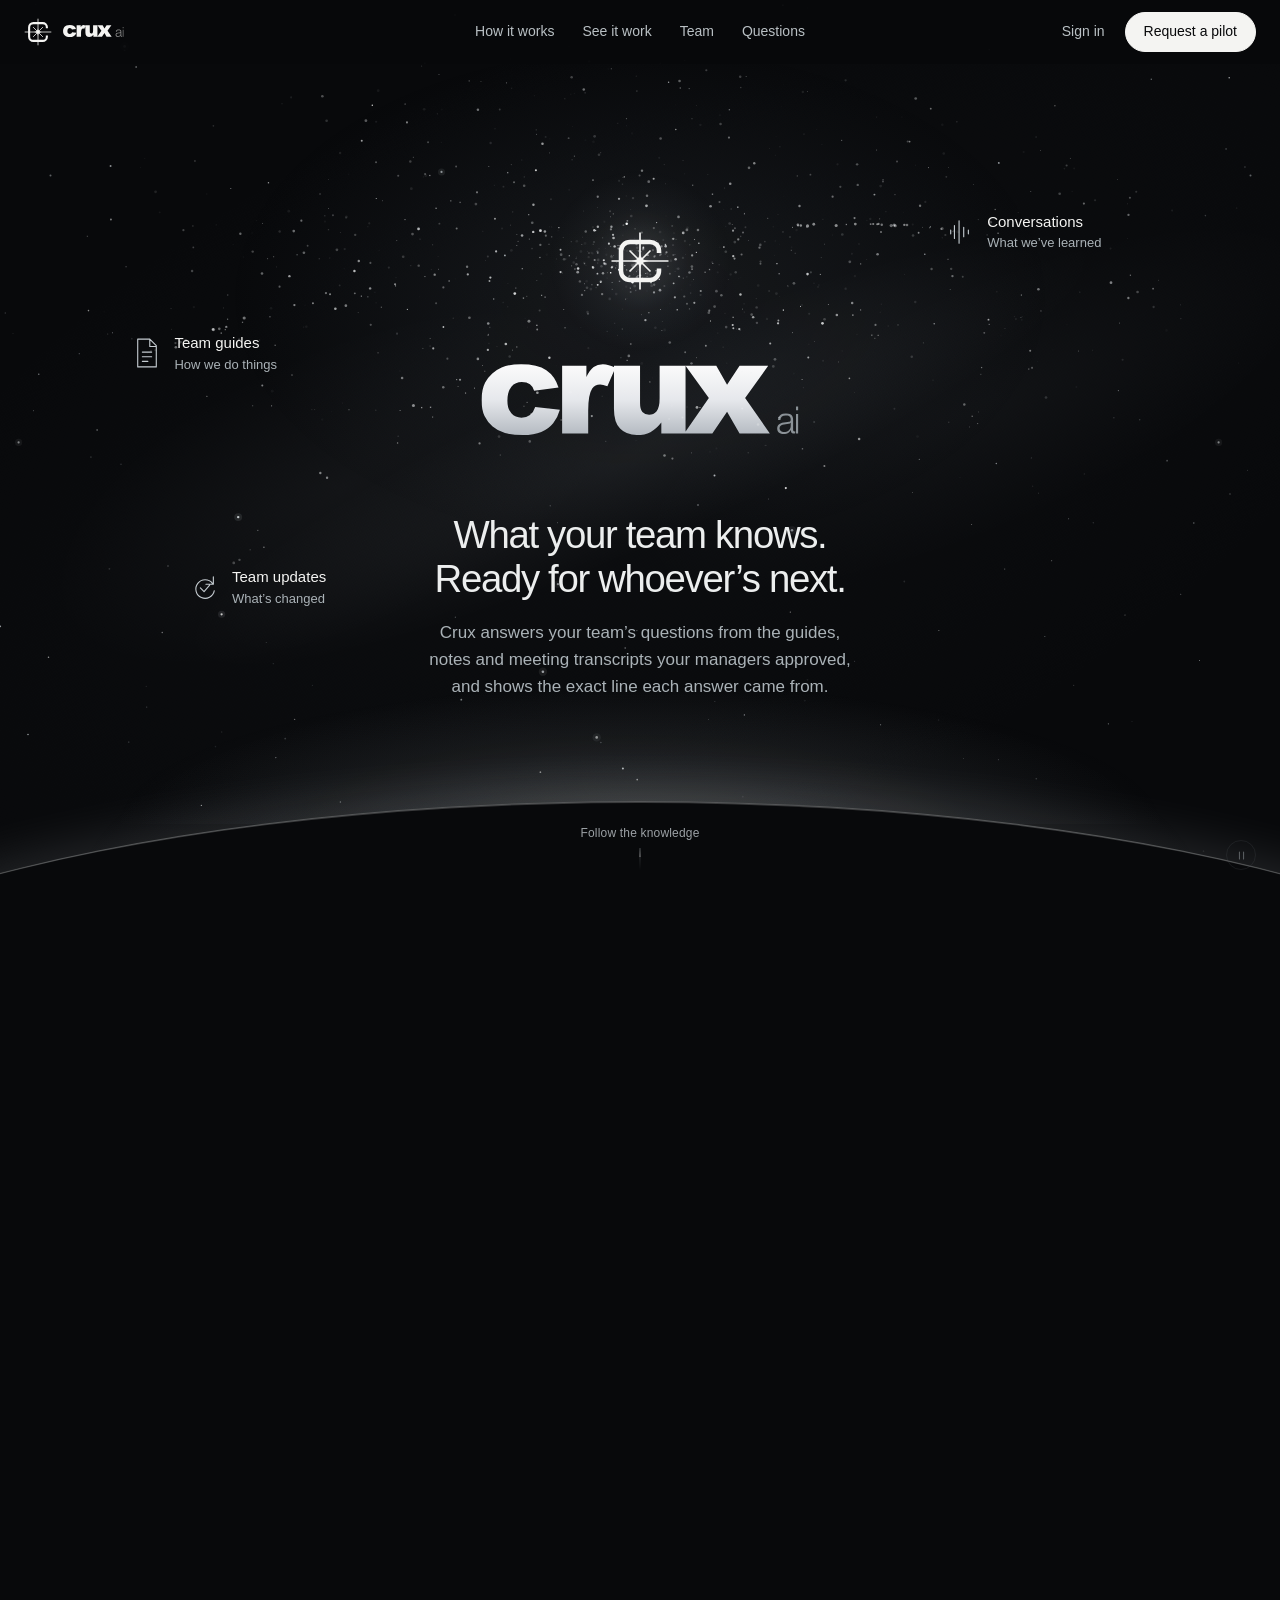
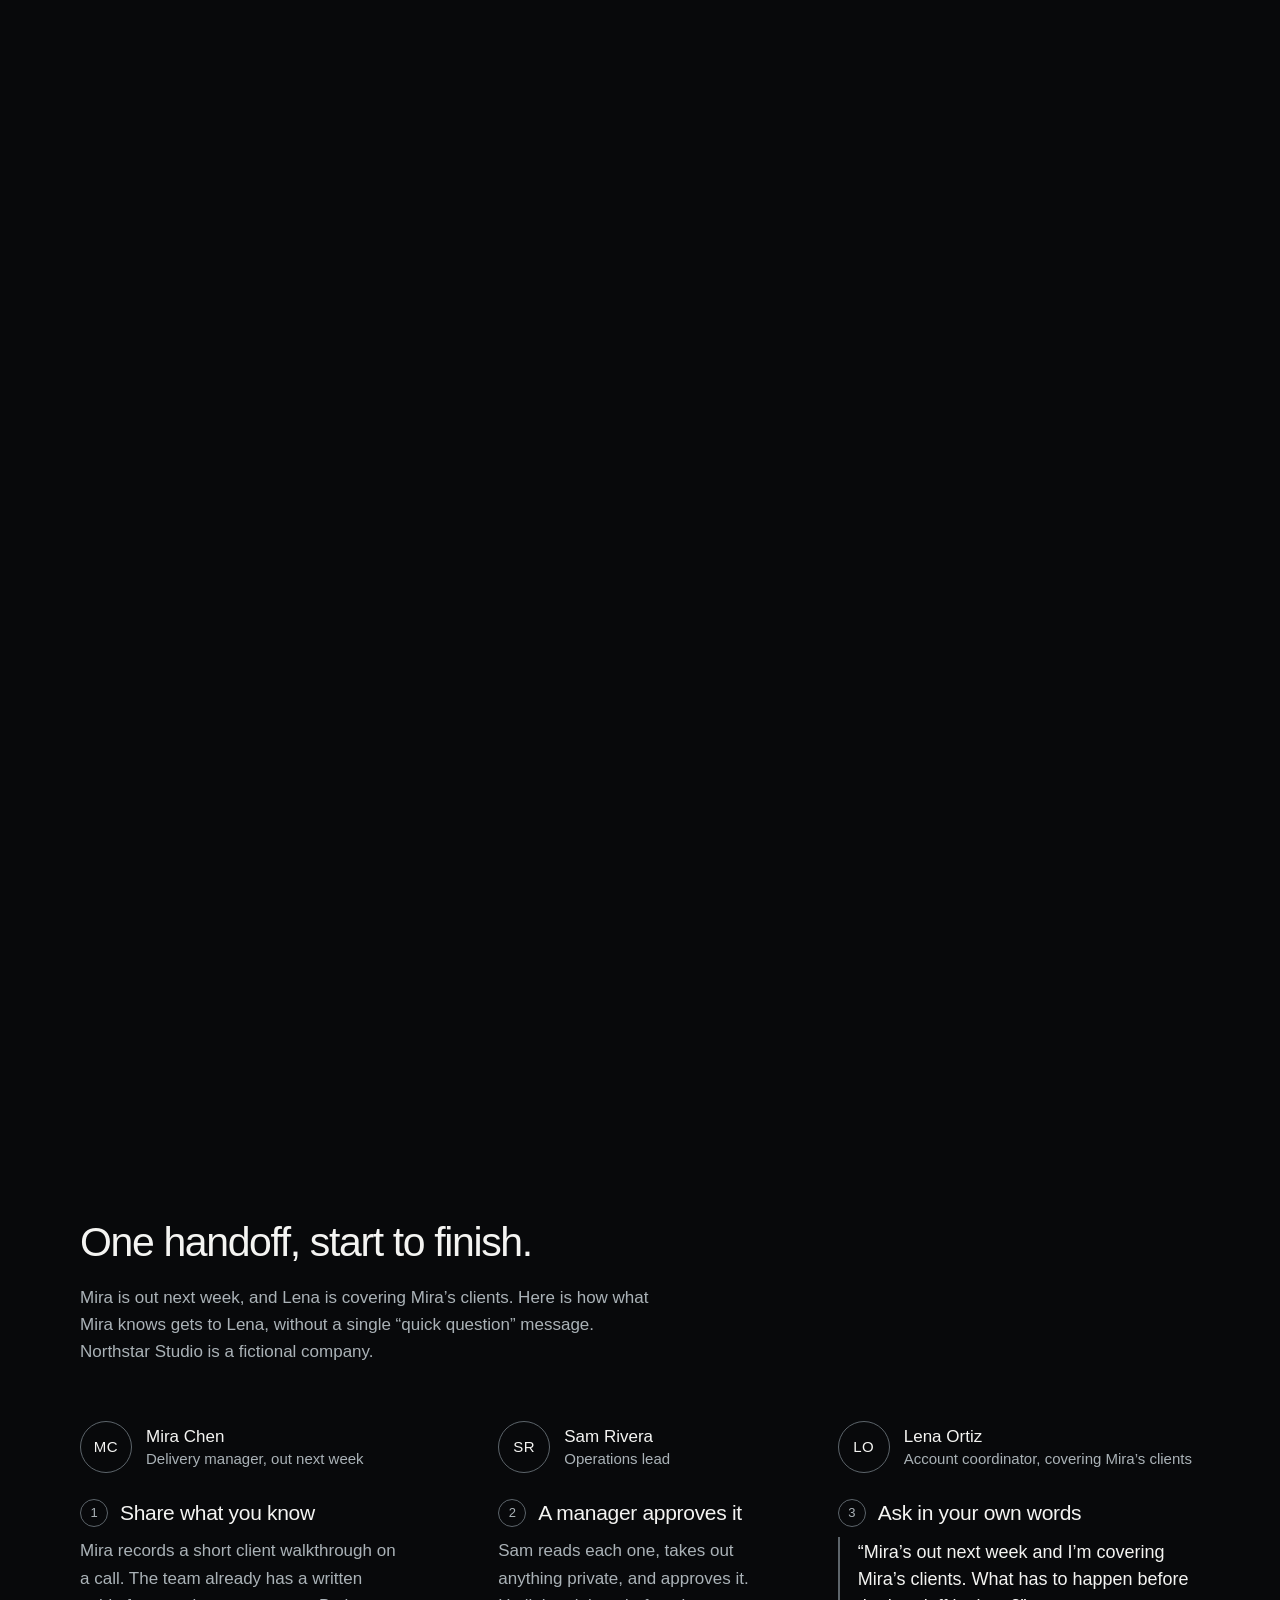
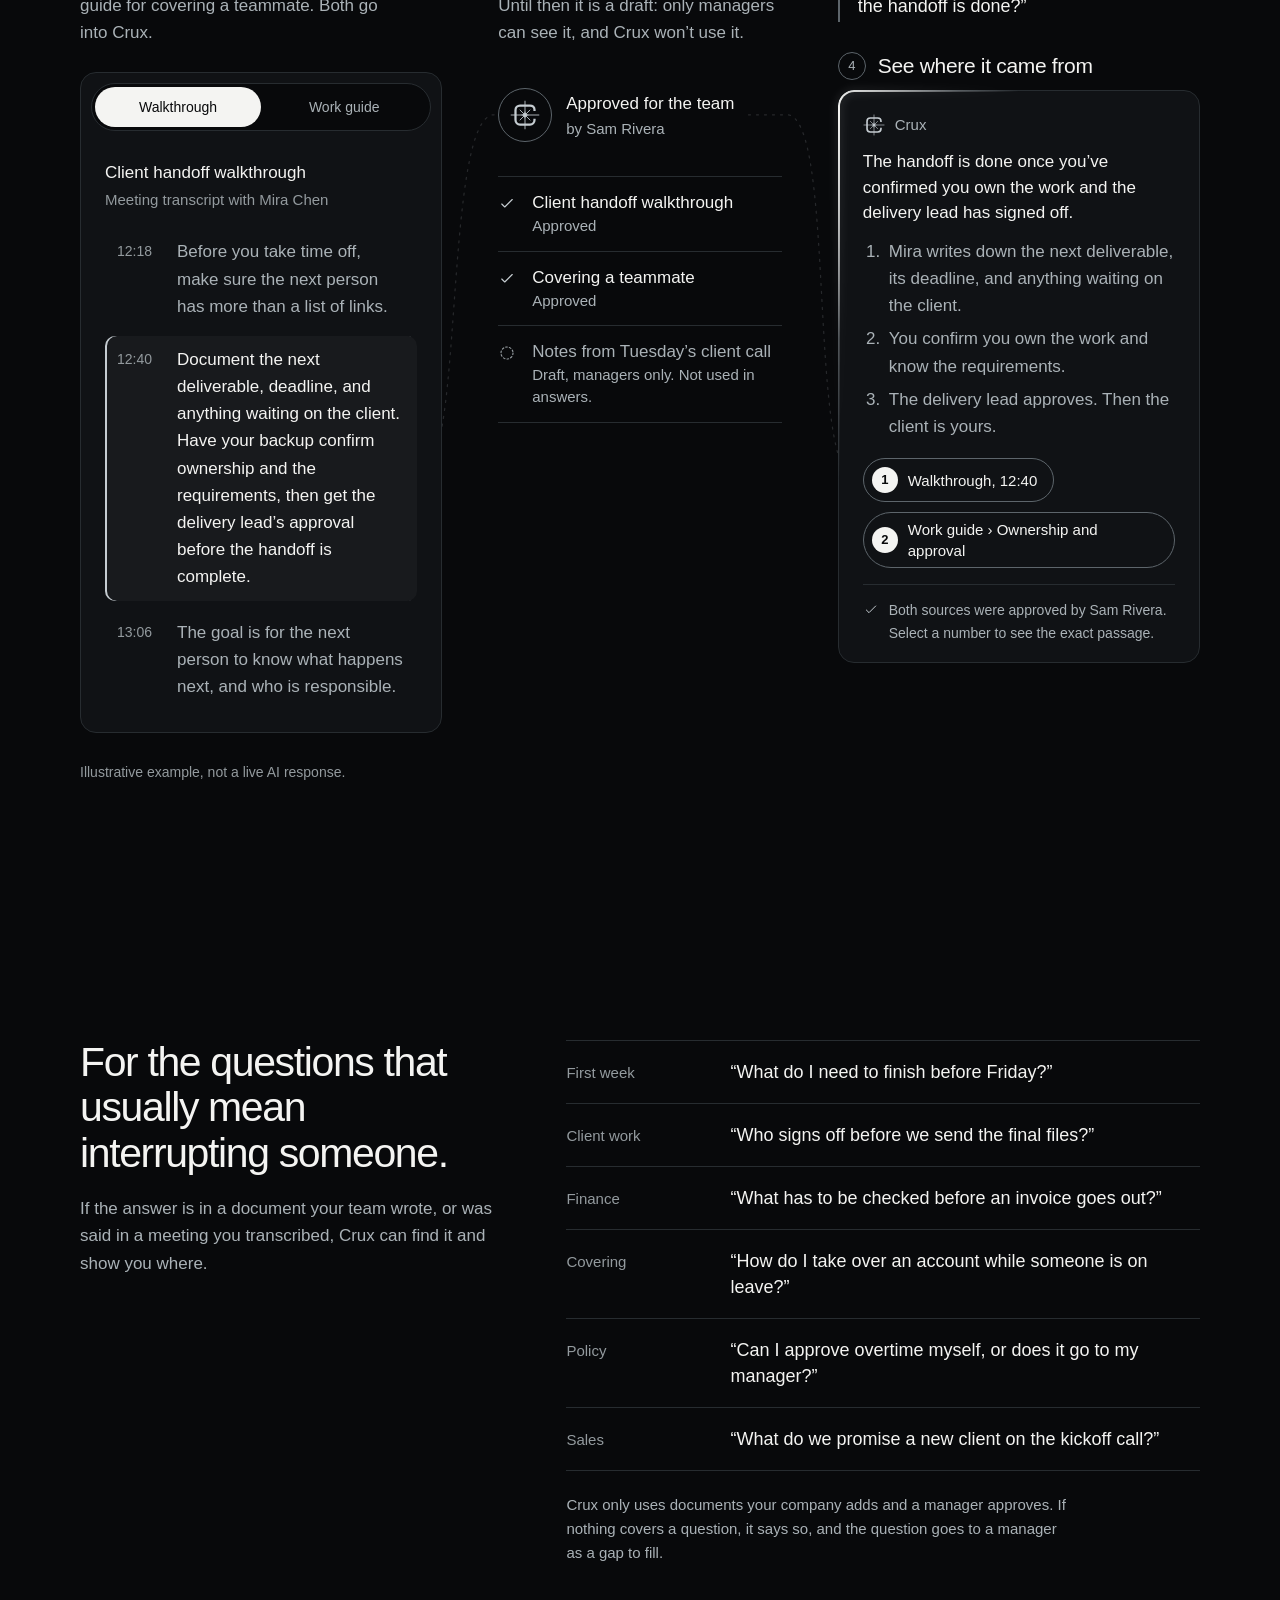
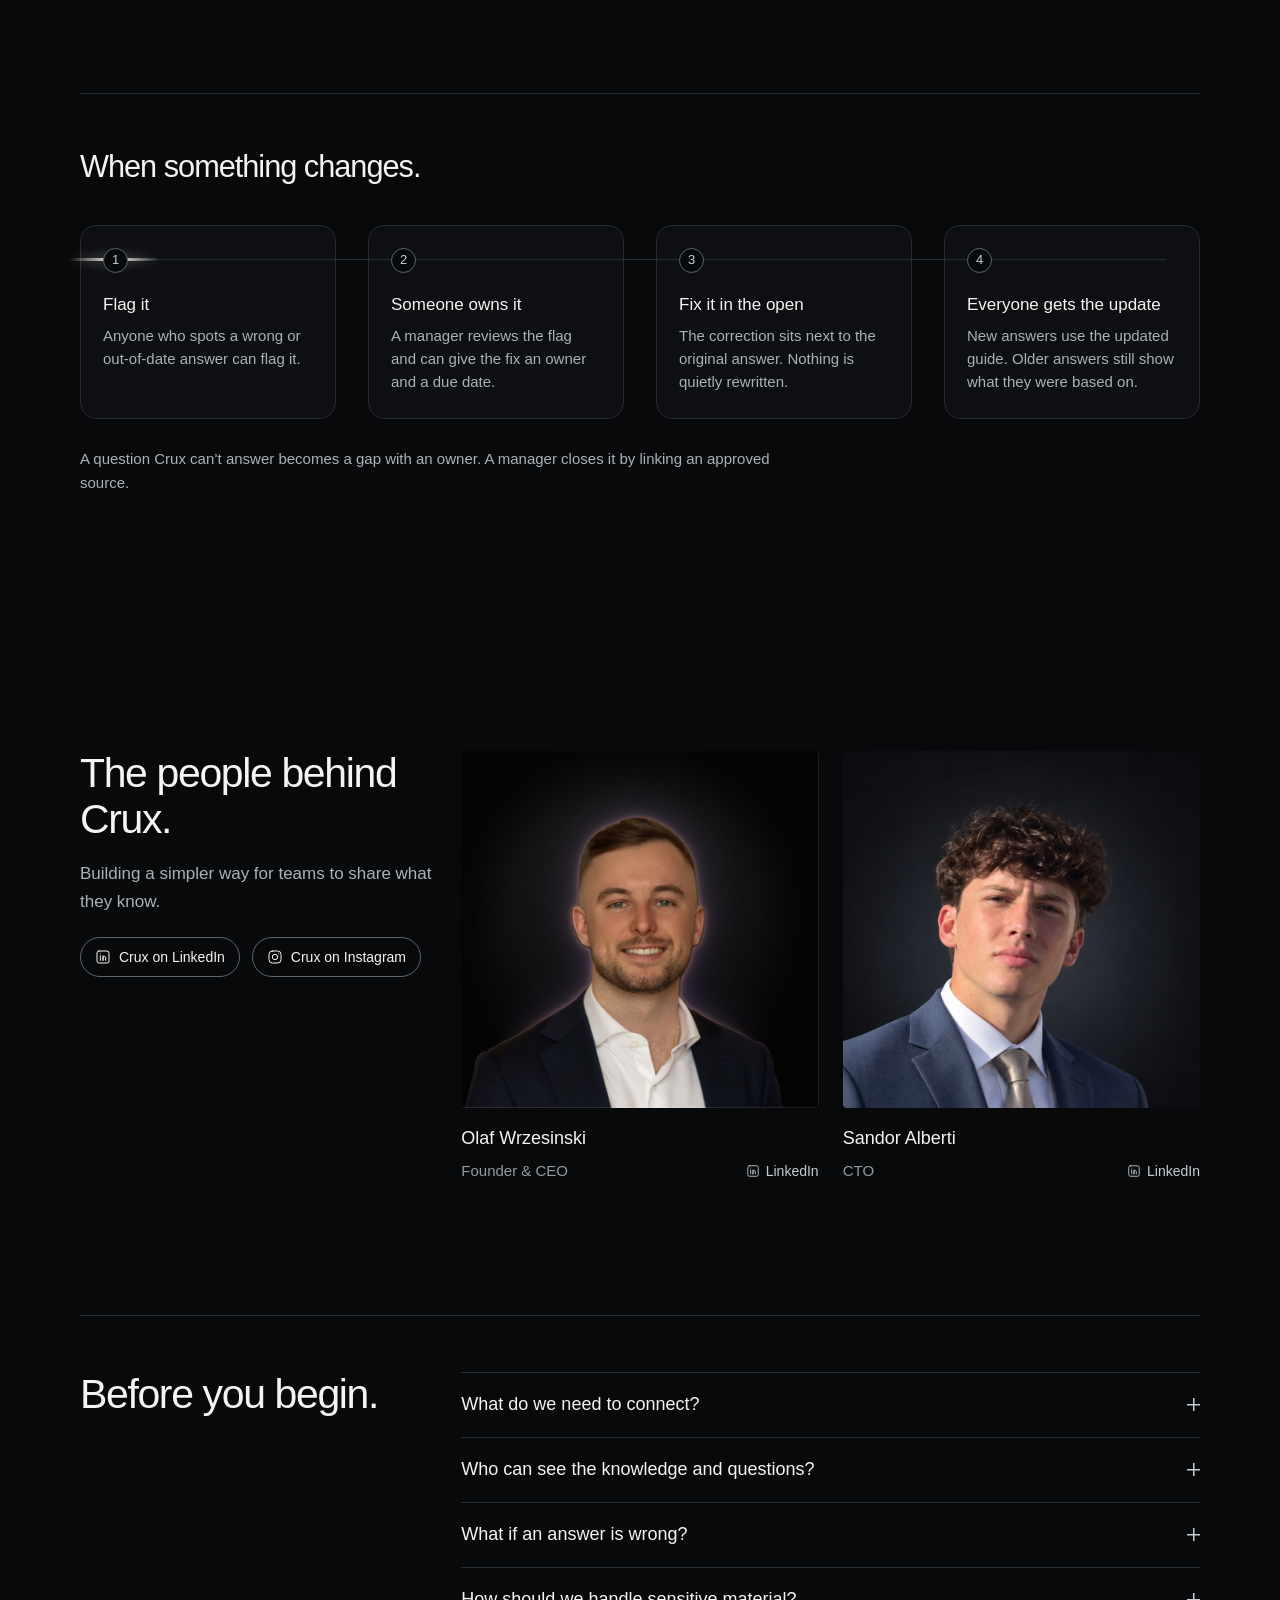
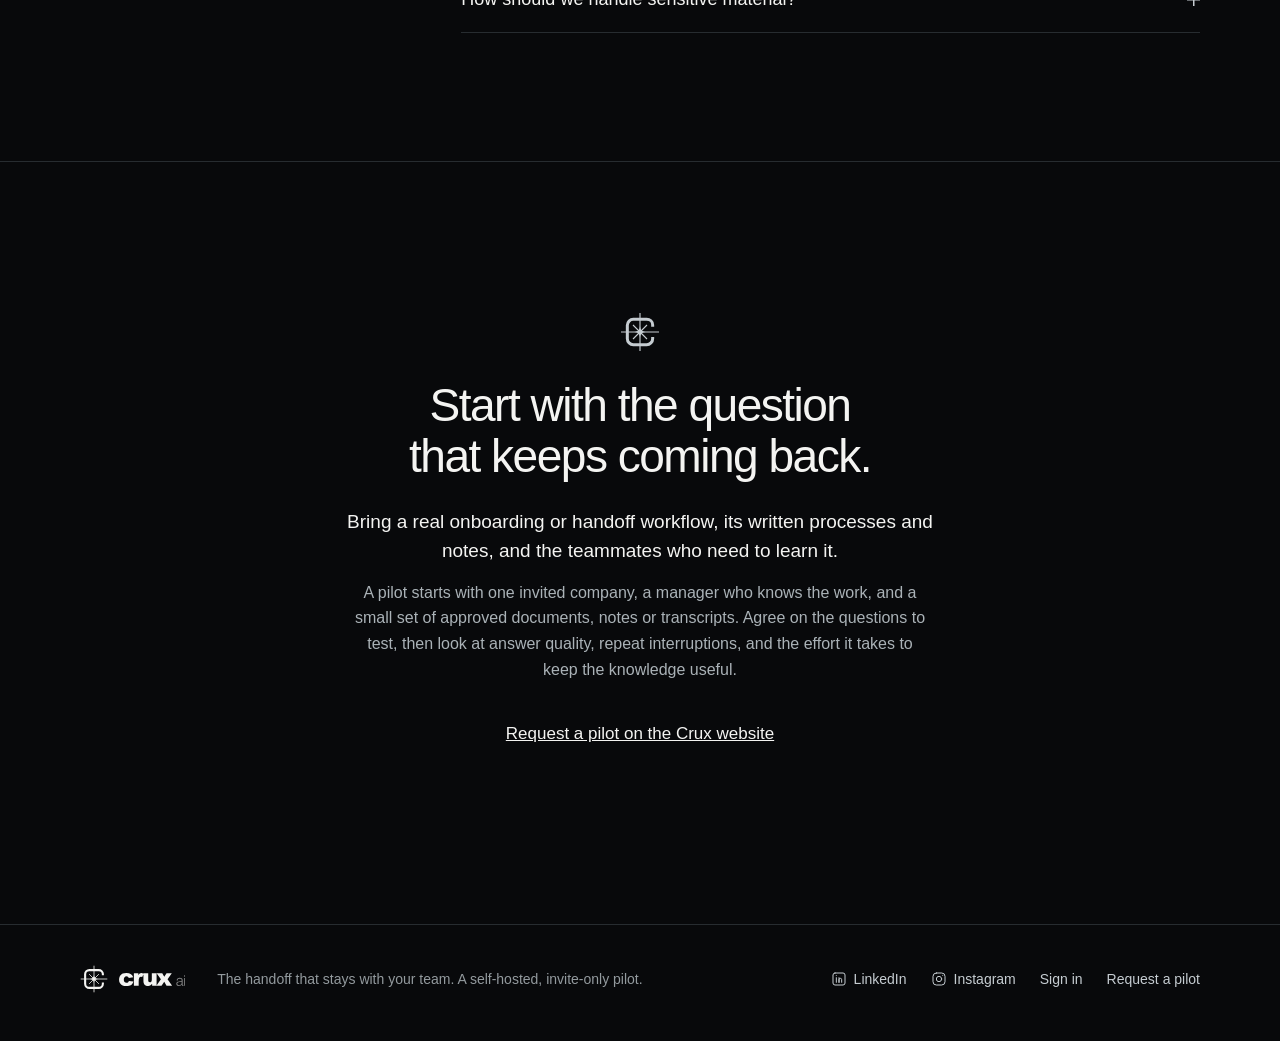
==== previews/crux/index.html @ 3ad9764f "Turn project showcase into revolving animated previews" ====
<!doctype html>
<html lang="en" class="no-js">
<head>
<meta name="robots" content="noindex">
  <meta charset="utf-8">
  <meta name="viewport" content="width=device-width, initial-scale=1">
  <meta name="theme-color" content="#08090b">
  <meta name="description" content="Crux answers from the guides, notes and meeting transcripts a manager has approved, and shows the passage each answer came from. A self-hosted, invite-only pilot.">
  <meta property="og:type" content="website">
  <meta property="og:site_name" content="Crux AI">
  <meta property="og:title" content="Crux AI · Knowledge that stays with your team">
  <meta property="og:description" content="Turn your team's guides, notes and conversations into answers everyone can trust.">
  <meta property="og:url" content="https://app.getcruxai.com/">
  <meta property="og:image" content="https://app.getcruxai.com/crux-share-v1.png">
  <meta property="og:image:type" content="image/png">
  <meta property="og:image:width" content="1200">
  <meta property="og:image:height" content="630">
  <meta property="og:image:alt" content="The Crux AI star logo and wordmark on a dark background">
  <meta name="twitter:card" content="summary_large_image">
  <meta name="twitter:title" content="Crux AI · Knowledge that stays with your team">
  <meta name="twitter:description" content="Turn your team's guides, notes and conversations into answers everyone can trust.">
  <meta name="twitter:image" content="https://app.getcruxai.com/crux-share-v1.png">
  <meta name="twitter:image:alt" content="The Crux AI star logo and wordmark on a dark background">
  <title>Crux AI · Knowledge that stays with your team</title>
  <link rel="icon" type="image/svg+xml" href="favicon.svg">
  <script src="motion-boot.js?v=refined-1"></script>
  <link rel="stylesheet" href="landing.css?v=refined-1">
  <link rel="stylesheet" href="sky.css?v=refined-1">
  <link rel="stylesheet" href="led.css?v=refined-1">
  <link rel="stylesheet" href="sections.css?v=refined-1">
  <link rel="stylesheet" href="team.css?v=refined-1">
  <link rel="stylesheet" href="pilot.css?v=refined-1">
  
  <script type="module" src="atmosphere.js?v=refined-1"></script>
  <script type="module" src="landing.js?v=refined-1"></script>
</head>
<body id="top">
<svg width="0" height="0" class="sr-only" aria-hidden="true" focusable="false">
  <symbol id="mark" viewBox="0 0 120 120"><path d="M98 44v-5c0-10-8-17-18-17H40c-10 0-18 8-18 18v40c0 10 8 18 18 18h40c10 0 18-8 18-18v-5" fill="none" stroke="currentColor" stroke-width="9"/><path d="M60 3v114M3 60h114M39 39l42 42m0-42L39 81" fill="none" stroke="currentColor" stroke-width="3.4"/><path d="M60 43c2 12 5 15 17 17-12 2-15 5-17 17-2-12-5-15-17-17 12-2 15-5 17-17Z" fill="currentColor"/></symbol>
  <!-- Small lockup: "crux" outlined from Arial Black at -0.075em, "ai" from Helvetica Neue Light at 0.62em (header, footer). -->
  <symbol id="lockup" viewBox="34.1 -532.3 2759.2 546.5"><path d="M446.8 -202.6 635.7 -181.2Q620.1 -122.1 584.5 -78.9Q548.8 -35.6 493.4 -11.7Q438 12.2 352.5 12.2Q270 12.2 215.1 -3.2Q160.2 -18.6 120.6 -53Q81.1 -87.4 58.6 -133.8Q36.1 -180.2 36.1 -256.8Q36.1 -336.9 63.5 -390.1Q83.5 -429.2 118.2 -460.2Q152.8 -491.2 189.5 -506.3Q247.6 -530.3 338.4 -530.3Q465.3 -530.3 532 -484.9Q598.6 -439.5 625.5 -352.1L438.5 -327.1Q429.7 -360.4 406.5 -377.2Q383.3 -394 344.2 -394Q294.9 -394 264.4 -358.6Q233.9 -323.2 233.9 -251.5Q233.9 -187.5 264.2 -154.3Q294.4 -121.1 341.3 -121.1Q380.4 -121.1 407 -141.1Q433.6 -161.1 446.8 -202.6ZM654 -518.6H840V-433.6Q866.9 -488.8 895.5 -509.5Q924 -530.3 966 -530.3Q1010 -530.3 1062.2 -502.9L1000.7 -361.3Q965.5 -376 945 -376Q906 -376 884.5 -343.8Q853.7 -298.3 853.7 -173.8V0H654ZM1600.5 0H1414.9V-84Q1373.4 -32.2 1331.2 -10.3Q1289 11.7 1227.4 11.7Q1145.4 11.7 1098.8 -37.4Q1052.1 -86.4 1052.1 -188.5V-518.6H1251.9V-233.4Q1251.9 -184.6 1269.9 -164.1Q1288 -143.6 1320.7 -143.6Q1356.3 -143.6 1379.1 -170.9Q1401.8 -198.2 1401.8 -269V-518.6H1600.5ZM1601.2 -518.6H1837L1919.5 -374L2015.2 -518.6H2234.5L2057.7 -271.5L2247.2 0H2015.2L1919.5 -167L1806.7 0H1591.4L1779.9 -271.5Z"/><path fill-opacity=".56" d="M2438.5 -222H2477.6Q2478.8 -261 2502.4 -278.7Q2525.9 -296.4 2563.1 -296.4Q2580.5 -296.4 2595.7 -293.6Q2610.9 -290.8 2622.3 -283.3Q2633.8 -275.9 2640.3 -263.2Q2646.8 -250.5 2646.8 -230.6Q2646.8 -217.6 2643.4 -209.6Q2640 -201.5 2633.8 -196.8Q2627.6 -192.2 2618.3 -190.3Q2609 -188.5 2596.6 -187.2Q2565 -183.5 2534.3 -179.5Q2503.6 -175.5 2479.1 -165.5Q2454.6 -155.6 2439.7 -136.7Q2424.9 -117.8 2424.9 -84.3Q2424.9 -60.1 2433.2 -42.5Q2441.6 -24.8 2456.2 -13.3Q2470.7 -1.9 2490.3 3.4Q2509.8 8.7 2532.1 8.7Q2555.7 8.7 2572.7 4.3Q2589.8 0 2603.1 -8.1Q2616.4 -16.1 2627.3 -28.2Q2638.1 -40.3 2648.7 -55.8H2649.9Q2649.9 -43.4 2651.5 -33.2Q2653 -22.9 2658 -15.5Q2662.9 -8.1 2671.9 -4Q2680.9 0 2695.8 0Q2703.9 0 2709.1 -0.6Q2714.4 -1.2 2721.2 -2.5V-35.3Q2715.6 -32.9 2708.8 -32.9Q2685.9 -32.9 2685.9 -56.4V-226.3Q2685.9 -258.5 2675.3 -278.7Q2664.8 -298.8 2648.1 -310Q2631.3 -321.2 2610.2 -325.2Q2589.2 -329.2 2568.1 -329.2Q2540.2 -329.2 2517.2 -323Q2494.3 -316.8 2477.3 -303.8Q2460.2 -290.8 2450.3 -270.3Q2440.4 -249.9 2438.5 -222ZM2646.8 -174.8V-124Q2646.8 -100.4 2637.8 -81.8Q2628.8 -63.2 2613.7 -50.2Q2598.5 -37.2 2578 -30.4Q2557.5 -23.6 2535.2 -23.6Q2521.6 -23.6 2508.6 -27.9Q2495.5 -32.2 2485.6 -40.6Q2475.7 -49 2469.8 -60.5Q2463.9 -71.9 2463.9 -86.8Q2463.9 -110.4 2477.9 -123.1Q2491.8 -135.8 2513.5 -142.6Q2535.2 -149.4 2561.6 -152.8Q2587.9 -156.2 2612.7 -160.6Q2620.8 -161.8 2631.3 -164.9Q2641.9 -168 2645.6 -174.8ZM2752.2 -442.7V-380.1H2791.3V-442.7ZM2752.2 -319.9V0H2791.3V-319.9Z"/></symbol>
</svg>
<div class="galaxy" aria-hidden="true"><div class="g-band"></div><div class="g-far"></div><div class="g-near"></div></div>
<a class="skip" href="#main">Skip to content</a>

<header class="site-header">
  <div class="bar">
    <a class="brand" href="#top" aria-label="Crux home"><svg class="mark" aria-hidden="true"><use href="#mark"/></svg><svg class="lockup is-off" aria-hidden="true"><use href="#lockup"/></svg></a>
    <nav class="nav" aria-label="Main">
      <a href="#how-it-works">How it works</a>
      <a href="#example">See it work</a>
      <a href="#our-team">Team</a>
      <a href="#questions">Questions</a>
    </nav>
    <div class="bar-end">
      <a class="signin" href="https://app.getcruxai.com/app#login">Sign in</a>
      <a class="pill pill--fill" href="#pilot">Request a pilot</a>
      <details class="menu">
        <summary><svg class="icon" viewBox="0 0 24 24" aria-hidden="true"><path d="M4 7h16M4 12h16M4 17h16"/></svg>Menu</summary>
        <nav class="menu-panel" aria-label="Main">
          <a href="#how-it-works">How it works</a>
          <a href="#example">See it work</a>
          <a href="#our-team">Team</a>
          <a href="#questions">Questions</a>
          <hr>
          <a href="https://app.getcruxai.com/app#login">Sign in to your workspace</a>
        </nav>
      </details>
    </div>
  </div>
</header>

<main id="main" tabindex="-1">
  <section class="hero" id="hero" aria-labelledby="hero-title" data-visible="true">
    <div class="scene">
      <div class="stage">
        <div class="sky" aria-hidden="true">
          <img class="stars" src="hero-stars.svg" alt="" width="1440" height="900">
          <div class="atmo"></div>
          <div class="flare-glow"></div>
        </div>

        <canvas class="fx" aria-hidden="true"></canvas>

        <div class="constellation" aria-hidden="true">
          <div class="source source--guides" data-source><div class="source-row"><svg class="icon source-icon" viewBox="0 0 28 34"><path d="M4 2h13l7 7v23H4zM17 2v8h7M9 16h10M9 21h10M9 26h6"/></svg><span><b>Team guides</b><small>How we do things</small></span></div></div>
          <div class="source source--talk" data-source><div class="source-row"><svg class="icon source-icon" viewBox="0 0 28 34"><path d="M4 15v4m4-9v14m5-19v24m5-17v10m5-7v4"/></svg><span><b>Conversations</b><small>What we’ve learned</small></span></div></div>
          <div class="source source--updates" data-source><div class="source-row"><svg class="icon source-icon" viewBox="0 0 28 34"><path d="M22 13A10 10 0 1 0 24 21M23 6v8h-8M9 18l4 4 6-7"/></svg><span><b>Team updates</b><small>What’s changed</small></span></div></div>
          <div class="core-aura"></div>
          <div class="core-boost"></div>
          <span class="core"><svg class="mark"><use href="#mark"/></svg></span>
        </div>

        <svg class="wordmark" viewBox="34.1 -532.3 2430.9 546.5" role="img" aria-label="Crux AI">
          <defs><linearGradient id="silver-fill" x1="0" y1="0" x2="0" y2="1"><stop offset="0" stop-color="#fbfbfb"/><stop offset=".5" stop-color="#e6e8ec"/><stop offset="1" stop-color="#b4bac1"/></linearGradient></defs>
          <path fill="url(#silver-fill)" d="M446.8 -202.6 635.7 -181.2Q620.1 -122.1 584.5 -78.9Q548.8 -35.6 493.4 -11.7Q438 12.2 352.5 12.2Q270 12.2 215.1 -3.2Q160.2 -18.6 120.6 -53Q81.1 -87.4 58.6 -133.8Q36.1 -180.2 36.1 -256.8Q36.1 -336.9 63.5 -390.1Q83.5 -429.2 118.2 -460.2Q152.8 -491.2 189.5 -506.3Q247.6 -530.3 338.4 -530.3Q465.3 -530.3 532 -484.9Q598.6 -439.5 625.5 -352.1L438.5 -327.1Q429.7 -360.4 406.5 -377.2Q383.3 -394 344.2 -394Q294.9 -394 264.4 -358.6Q233.9 -323.2 233.9 -251.5Q233.9 -187.5 264.2 -154.3Q294.4 -121.1 341.3 -121.1Q380.4 -121.1 407 -141.1Q433.6 -161.1 446.8 -202.6ZM653 -518.6H839V-433.6Q865.9 -488.8 894.5 -509.5Q923 -530.3 965 -530.3Q1009 -530.3 1061.2 -502.9L999.7 -361.3Q964.5 -376 944 -376Q905 -376 883.5 -343.8Q852.7 -298.3 852.7 -173.8V0H653ZM1598.5 0H1412.9V-84Q1371.4 -32.2 1329.2 -10.3Q1287 11.7 1225.4 11.7Q1143.4 11.7 1096.8 -37.4Q1050.1 -86.4 1050.1 -188.5V-518.6H1249.9V-233.4Q1249.9 -184.6 1267.9 -164.1Q1286 -143.6 1318.7 -143.6Q1354.3 -143.6 1377.1 -170.9Q1399.8 -198.2 1399.8 -269V-518.6H1598.5ZM1598.2 -518.6H1834L1916.5 -374L2012.2 -518.6H2231.5L2054.7 -271.5L2244.2 0H2012.2L1916.5 -167L1803.7 0H1588.4L1776.9 -271.5Z"/><path fill="#8b9297" d="M2306.7 -103.8H2325Q2325.5 -122.1 2336.6 -130.4Q2347.6 -138.6 2365 -138.6Q2373.1 -138.6 2380.2 -137.3Q2387.3 -136 2392.7 -132.5Q2398 -129 2401.1 -123.1Q2404.1 -117.2 2404.1 -107.9Q2404.1 -101.8 2402.5 -98Q2400.9 -94.2 2398 -92.1Q2395.1 -89.9 2390.8 -89Q2386.4 -88.2 2380.6 -87.6Q2365.8 -85.8 2351.5 -84Q2337.1 -82.1 2325.7 -77.4Q2314.2 -72.8 2307.3 -63.9Q2300.3 -55.1 2300.3 -39.4Q2300.3 -28.1 2304.2 -19.9Q2308.1 -11.6 2315 -6.2Q2321.8 -0.9 2330.9 1.6Q2340 4.1 2350.5 4.1Q2361.5 4.1 2369.5 2Q2377.4 0 2383.7 -3.8Q2389.9 -7.5 2395 -13.2Q2400.1 -18.8 2405 -26.1H2405.6Q2405.6 -20.3 2406.3 -15.5Q2407 -10.7 2409.3 -7.2Q2411.7 -3.8 2415.9 -1.9Q2420.1 0 2427 0Q2430.8 0 2433.3 -0.3Q2435.7 -0.6 2438.9 -1.2V-16.5Q2436.3 -15.4 2433.1 -15.4Q2422.4 -15.4 2422.4 -26.4V-105.8Q2422.4 -120.9 2417.5 -130.4Q2412.5 -139.8 2404.7 -145Q2396.9 -150.2 2387 -152.1Q2377.2 -154 2367.3 -154Q2354.2 -154 2343.5 -151.1Q2332.8 -148.2 2324.8 -142.1Q2316.8 -136 2312.2 -126.4Q2307.6 -116.9 2306.7 -103.8ZM2404.1 -81.8V-58Q2404.1 -47 2399.9 -38.3Q2395.7 -29.6 2388.6 -23.5Q2381.5 -17.4 2371.9 -14.2Q2362.4 -11 2351.9 -11Q2345.5 -11 2339.5 -13Q2333.4 -15.1 2328.7 -19Q2324.1 -22.9 2321.3 -28.3Q2318.6 -33.6 2318.6 -40.6Q2318.6 -51.6 2325.1 -57.6Q2331.6 -63.5 2341.8 -66.7Q2351.9 -69.9 2364.3 -71.5Q2376.6 -73.1 2388.2 -75.1Q2391.9 -75.7 2396.9 -77.1Q2401.8 -78.6 2403.5 -81.8ZM2444.7 -207.1V-177.8H2463V-207.1ZM2444.7 -149.6V0H2463V-149.6Z"/>
        </svg>
        <div class="intro">
          <h1 id="hero-title">What your team knows.<br> Ready for whoever’s next.</h1>
          <p>Crux answers your team’s questions from the guides, notes and meeting transcripts your managers approved, and shows the exact line each answer came from.</p>
        </div>

        <!-- The explanation heading, drawn in night ink inside the light. Decorative duplicate. -->
        <div class="flood" aria-hidden="true" inert>
          <div class="flood-disc"></div>
          <div class="explain explain--echo">
            <div class="explain-head"><svg class="mark explain-mark"><use href="#mark"/></svg><p class="explain-title">From what your team knows<br> to what to do next.</p></div>
          </div>
        </div>
        <div class="flare-line" aria-hidden="true"></div>
        <div class="horizon" aria-hidden="true"><i class="horizon-edge"></i></div>

        <a class="cue" href="#how-it-works"><span>Follow the knowledge</span><span class="cue-track" aria-hidden="true"><i></i></span></a>
        <button class="motion" id="motion-toggle" type="button" data-state="on" title="Pause motion" hidden>
          <svg class="icon i-pause" viewBox="0 0 16 16" aria-hidden="true"><path d="M5 3v10M11 3v10"/></svg>
          <svg class="icon i-play" viewBox="0 0 16 16" aria-hidden="true"><path d="M5 3.5v9l7.5-4.5z"/></svg>
          <span class="motion-label">Pause motion</span>
        </button>
      </div>

      <section class="explain" id="how-it-works" aria-labelledby="explain-title" tabindex="-1">
        <div class="explain-head"><svg class="mark explain-mark" aria-hidden="true"><use href="#mark"/></svg><h2 class="explain-title" id="explain-title">From what your team knows<br> to what to do next.</h2></div>
        <ol class="steps" role="list">
          <li><div class="step-body"><span class="step-n" aria-hidden="true">1</span><h3>Share what you know</h3><p>Add your guides, meeting notes and call transcripts. A manager checks each one first.</p></div></li>
          <li><div class="step-body"><span class="step-n" aria-hidden="true">2</span><h3>Ask like you’d ask a coworker</h3><p>Type it in plain words. Crux only looks at what your team approved.</p></div></li>
          <li><div class="step-body"><span class="step-n" aria-hidden="true">3</span><h3>Check the source</h3><p>Every answer links to the line it came from. Spot a problem? Flag it.</p></div></li>
        </ol>
        <p class="explain-note">When the work changes, update the guide once. Every answer after that uses it.</p>
      </section>
    </div>
  </section>

  <section class="section relay-sec" id="example" aria-labelledby="relay-title">
    <div class="wrap">
      <div class="relay-head">
        <h2 class="h2" id="relay-title">One handoff, start to finish.</h2>
        <p class="lede">Mira is out next week, and Lena is covering Mira’s clients. Here is how what Mira knows gets to Lena, without a single “quick question” message. Northstar Studio is a fictional company.</p>
      </div>

      <div class="relay" id="relay">
        <svg class="trail" aria-hidden="true" focusable="false">
          <defs><linearGradient id="trail-grad" gradientUnits="userSpaceOnUse" x1="0" y1="0" x2="1200" y2="0"><stop offset="0" stop-color="#939a9e"/><stop offset=".5" stop-color="#f4f4f2"/><stop offset="1" stop-color="#c5ccd1"/></linearGradient></defs>
          <path class="trail-base"/><path class="trail-lit"/><circle class="trail-dot" r="3.5"/>
        </svg>

        <div class="lane lane--mira" data-lane>
          <div class="who"><span class="person" aria-hidden="true">MC</span><div><b>Mira Chen</b><small>Delivery manager, out next week</small></div></div>
          <h3 class="rstep"><span class="rn" aria-hidden="true">1</span>Share what you know</h3>
          <p class="rtext">Mira records a short client walkthrough on a call. The team already has a written guide for covering a teammate. Both go into Crux.</p>
          <div class="doc">
            <div class="tabs" role="tablist" aria-label="Mira’s sources">
              <button type="button" role="tab" id="tab-talk" aria-selected="true" aria-controls="panel-talk">Walkthrough</button>
              <button type="button" role="tab" id="tab-guide" aria-selected="false" aria-controls="panel-guide" tabindex="-1">Work guide</button>
            </div>
            <div class="doc-body" role="tabpanel" id="panel-talk" aria-labelledby="tab-talk">
              <h4>Client handoff walkthrough</h4>
              <p class="meta">Meeting transcript with Mira Chen</p>
              <p class="tline"><time>12:18</time><span>Before you take time off, make sure the next person has more than a list of links.</span></p>
              <blockquote class="passage" id="passage-talk" tabindex="-1" data-node="passage"><p class="tline"><time>12:40</time><span>Document the next deliverable, deadline, and anything waiting on the client. Have your backup confirm ownership and the requirements, then get the delivery lead’s approval before the handoff is complete.</span></p></blockquote>
              <p class="tline"><time>13:06</time><span>The goal is for the next person to know what happens next, and who is responsible.</span></p>
            </div>
            <div class="doc-body" role="tabpanel" id="panel-guide" aria-labelledby="tab-guide">
              <h4>Covering a teammate</h4>
              <p class="meta">Written work guide</p>
              <blockquote class="passage" id="passage-guide" tabindex="-1"><div class="tline tline--plain"><span><span class="guide-path">Covering a teammate › Ownership and approval</span>Name a backup and write down the next deliverable, its deadline, and anything still waiting on the client. The backup confirms they own the work. The delivery lead approves the handoff before responsibility changes.</span></div></blockquote>
              <p class="tline tline--plain"><span>Keep the handoff notes with the project, so the next person can find the context behind the work.</span></p>
            </div>
          </div>
        </div>

        <div class="lane lane--sam" data-lane>
          <div class="who"><span class="person" aria-hidden="true">SR</span><div><b>Sam Rivera</b><small>Operations lead</small></div></div>
          <h3 class="rstep"><span class="rn" aria-hidden="true">2</span>A manager approves it</h3>
          <p class="rtext">Sam reads each one, takes out anything private, and approves it. Until then it is a draft: only managers can see it, and Crux won’t use it.</p>
          <div class="seal" data-node="seal"><span class="seal-mark" aria-hidden="true"><svg class="mark"><use href="#mark"/></svg></span><div><b>Approved for the team</b><small>by Sam Rivera</small></div></div>
          <ul class="checks" role="list">
            <li><svg class="icon" viewBox="0 0 24 24" aria-hidden="true"><path d="m5 12 4 4L19 6"/></svg><div><b>Client handoff walkthrough</b><small>Approved</small></div></li>
            <li><svg class="icon" viewBox="0 0 24 24" aria-hidden="true"><path d="m5 12 4 4L19 6"/></svg><div><b>Covering a teammate</b><small>Approved</small></div></li>
            <li class="is-draft"><svg class="icon" viewBox="0 0 24 24" aria-hidden="true"><circle cx="12" cy="12" r="8" stroke-dasharray="2.2 2.8"/></svg><div><b>Notes from Tuesday’s client call</b><small>Draft, managers only. Not used in answers.</small></div></li>
          </ul>
        </div>

        <div class="lane lane--lena" data-lane>
          <div class="who"><span class="person" aria-hidden="true">LO</span><div><b>Lena Ortiz</b><small>Account coordinator, covering Mira’s clients</small></div></div>
          <h3 class="rstep"><span class="rn" aria-hidden="true">3</span>Ask in your own words</h3>
          <blockquote class="ask">“Mira’s out next week and I’m covering Mira’s clients. What has to happen before the handoff is done?”</blockquote>
          <h3 class="rstep" data-step4><span class="rn" aria-hidden="true">4</span>See where it came from</h3>
          <div class="answer led led--slow"><span class="led-ring" aria-hidden="true"></span>
            <p class="answer-by"><svg class="mark" aria-hidden="true"><use href="#mark"/></svg>Crux</p>
            <p class="answer-lead">The handoff is done once you’ve confirmed you own the work and the delivery lead has signed off.</p>
            <ol>
              <li>Mira writes down the next deliverable, its deadline, and anything waiting on the client.</li>
              <li>You confirm you own the work and know the requirements.</li>
              <li>The delivery lead approves. Then the client is yours.</li>
            </ol>
            <div class="chips">
              <a class="chip" href="#passage-talk" data-passage="passage-talk" data-node="chip"><span class="cite-n" aria-hidden="true">1</span><span><span class="sr-only">Source 1: </span>Walkthrough, 12:40</span></a>
              <a class="chip" href="#passage-guide" data-passage="passage-guide"><span class="cite-n" aria-hidden="true">2</span><span><span class="sr-only">Source 2: </span>Work guide › Ownership and approval</span></a>
            </div>
            <p class="answer-foot"><svg class="icon" viewBox="0 0 24 24" aria-hidden="true"><path d="m5 12 4 4L19 6"/></svg><span>Both sources were approved by Sam Rivera. Select a number to see the exact passage.</span></p>
          </div>
        </div>
      </div>
      <p class="relay-note">Illustrative example, not a live AI response.</p>
    </div>
  </section>

  <section class="section asks-sec" id="questions-it-answers" aria-labelledby="asks-title">
    <div class="wrap asks-grid">
      <div>
        <h2 class="h2" id="asks-title">For the questions that usually mean interrupting someone.</h2>
        <p class="lede">If the answer is in a document your team wrote, or was said in a meeting you transcribed, Crux can find it and show you where.</p>
      </div>
      <div>
        <ul class="asks" role="list">
          <li><span>First week</span><q>What do I need to finish before Friday?</q></li>
          <li><span>Client work</span><q>Who signs off before we send the final files?</q></li>
          <li><span>Finance</span><q>What has to be checked before an invoice goes out?</q></li>
          <li><span>Covering</span><q>How do I take over an account while someone is on leave?</q></li>
          <li><span>Policy</span><q>Can I approve overtime myself, or does it go to my manager?</q></li>
          <li><span>Sales</span><q>What do we promise a new client on the kickoff call?</q></li>
        </ul>
        <p class="asks-note">Crux only uses documents your company adds and a manager approves. If nothing covers a question, it says so, and the question goes to a manager as a gap to fill.</p>
      </div>
    </div>
  </section>

  <section class="current" id="staying-current" aria-labelledby="current-title">
    <div class="wrap current-grid">
      <h2 class="h2" id="current-title">When something changes.</h2>
      <ol class="loop" role="list">
        <li><span class="led-ring" aria-hidden="true"></span><span class="loop-n" aria-hidden="true">1</span><h3>Flag it</h3><p>Anyone who spots a wrong or out-of-date answer can flag it.</p></li>
        <li><span class="led-ring" aria-hidden="true"></span><span class="loop-n" aria-hidden="true">2</span><h3>Someone owns it</h3><p>A manager reviews the flag and can give the fix an owner and a due date.</p></li>
        <li><span class="led-ring" aria-hidden="true"></span><span class="loop-n" aria-hidden="true">3</span><h3>Fix it in the open</h3><p>The correction sits next to the original answer. Nothing is quietly rewritten.</p></li>
        <li><span class="led-ring" aria-hidden="true"></span><span class="loop-n" aria-hidden="true">4</span><h3>Everyone gets the update</h3><p>New answers use the updated guide. Older answers still show what they were based on.</p></li>
      </ol>
      <p class="current-note">A question Crux can’t answer becomes a gap with an owner. A manager closes it by linking an approved source.</p>
    </div>
  </section>

  <section class="section team" id="our-team" aria-labelledby="team-title">
    <div class="wrap team-grid">
      <div>
        <h2 class="h2" id="team-title">The people behind Crux.</h2>
        <p class="lede">Building a simpler way for teams to share what they know.</p>
        <div class="follow"><a class="social" href="https://www.linkedin.com/company/get-crux-ai/" target="_blank" rel="noopener noreferrer"><svg class="icon" viewBox="0 0 24 24" aria-hidden="true"><rect x="3" y="3" width="18" height="18" rx="3"/><path d="M8 10v7M8 7v.01M12 17v-4a2 2 0 0 1 4 0v4M12 10v7"/></svg>Crux on LinkedIn</a><a class="social" href="https://www.instagram.com/crux.saas/" target="_blank" rel="noopener noreferrer"><svg class="icon" viewBox="0 0 24 24" aria-hidden="true"><rect x="3" y="3" width="18" height="18" rx="5"/><circle cx="12" cy="12" r="4"/><path d="M17.5 6.5v.01"/></svg>Crux on Instagram</a></div>
      </div>
      <ul class="people" role="list">
        <li><div class="portrait portrait--olaf"><img src="team/olaf.jpg" alt="Portrait of Olaf Wrzesinski" width="800" height="800" loading="lazy"></div><h3>Olaf Wrzesinski</h3><div class="role-row"><p>Founder &amp; CEO</p><a class="person-link" href="https://www.linkedin.com/in/olaf-wrzesinski-1231b8298/" target="_blank" rel="noopener noreferrer" data-linkedin="olaf"><svg class="icon" viewBox="0 0 24 24" aria-hidden="true"><rect x="3" y="3" width="18" height="18" rx="3"/><path d="M8 10v7M8 7v.01M12 17v-4a2 2 0 0 1 4 0v4M12 10v7"/></svg><span>LinkedIn<span class="sr-only">: Olaf Wrzesinski</span></span></a></div></li>
        <li><div class="portrait portrait--alex"><img src="team/alex.jpg" alt="Portrait of Sandor Alberti" width="1254" height="1254" loading="lazy"></div><h3>Sandor Alberti</h3><div class="role-row"><p>CTO</p><a class="person-link" href="https://www.linkedin.com/in/alex-alberti-95018220a/" target="_blank" rel="noopener noreferrer" data-linkedin="alex"><svg class="icon" viewBox="0 0 24 24" aria-hidden="true"><rect x="3" y="3" width="18" height="18" rx="3"/><path d="M8 10v7M8 7v.01M12 17v-4a2 2 0 0 1 4 0v4M12 10v7"/></svg><span>LinkedIn<span class="sr-only">: Sandor Alberti</span></span></a></div></li>
      </ul>
    </div>
  </section>

  <section class="section faq" id="questions" aria-labelledby="faq-title">
    <div class="wrap faq-grid">
      <h2 class="h2" id="faq-title">Before you begin.</h2>
      <div class="faq-list">
        <details><summary>What do we need to connect?</summary><p>Start with written knowledge or conversation transcripts you can upload or paste. Markdown and TXT work for step-by-step instructions, handbooks, decision notes and role handoffs; VTT and SRT keep transcript timestamps. Files are added by hand. PDF, DOCX, and connected Drive or Slack imports are not supported.</p></details>
        <details><summary>Who can see the knowledge and questions?</summary><p>A workspace serves one company and its invited members. Approved sources are available to everyone in that workspace; drafts are visible to managers. Managers can review employee questions and answers, so the chat is not private from your company.</p></details>
        <details><summary>What if an answer is wrong?</summary><p>Anyone can flag an answer. A manager can review it or add a correction beside the original. An updated, approved source makes the correction available to future answers. Citations make the evidence easier to check; they do not guarantee an answer is correct.</p></details>
        <details><summary>How should we handle sensitive material?</summary><p>Only add information your company is allowed to share with everyone in the workspace. Basic automated redaction can miss personal and confidential details, so a manager must review the content. Agree on hosting, retention and model-provider requirements before using sensitive material.</p></details>
      </div>
    </div>
  </section>

  <section class="pilot" id="pilot" aria-labelledby="pilot-title">
    <div class="pilot-inner">
      <svg class="mark" aria-hidden="true"><use href="#mark"/></svg>
      <h2 class="h2" id="pilot-title">Start with the question<br> that keeps coming back.</h2>
      <p class="pilot-lead">Bring a real onboarding or handoff workflow, its written processes and notes, and the teammates who need to learn it.</p>
      <p class="pilot-detail">A pilot starts with one invited company, a manager who knows the work, and a small set of approved documents, notes or transcripts. Agree on the questions to test, then look at answer quality, repeat interruptions, and the effort it takes to keep the knowledge useful.</p>
      <p><a href="https://app.getcruxai.com/#pilot" target="_blank" rel="noopener">Request a pilot on the Crux website</a></p>
    </div>
  </section>
</main>

<footer class="footer">
  <div class="wrap footer-row">
    <a class="brand" href="#top" aria-label="Crux home"><svg class="mark" aria-hidden="true"><use href="#mark"/></svg><svg class="lockup" aria-hidden="true"><use href="#lockup"/></svg></a>
    <p>The handoff that stays with your team. A self-hosted, invite-only pilot.</p>
    <nav aria-label="Footer"><a href="https://www.linkedin.com/company/get-crux-ai/" target="_blank" rel="noopener noreferrer"><svg class="icon" viewBox="0 0 24 24" aria-hidden="true"><rect x="3" y="3" width="18" height="18" rx="3"/><path d="M8 10v7M8 7v.01M12 17v-4a2 2 0 0 1 4 0v4M12 10v7"/></svg>LinkedIn</a><a href="https://www.instagram.com/crux.saas/" target="_blank" rel="noopener noreferrer"><svg class="icon" viewBox="0 0 24 24" aria-hidden="true"><rect x="3" y="3" width="18" height="18" rx="5"/><circle cx="12" cy="12" r="4"/><path d="M17.5 6.5v.01"/></svg>Instagram</a><a href="https://app.getcruxai.com/app#login">Sign in</a><a href="#pilot">Request a pilot</a></nav>
  </div>
</footer>


  
</body>
</html>
---- previews/crux/landing.css ----
/* Base typography, header and progressively enhanced scroll scene. */
:root { --night: #08090b; --surface: #101215; --line: #272c30; --muted: #939a9e; --silver: #c5ccd1; --ink: #f4f4f2; --edge: #5d656b; --body: #aab2b7; --sans: "Helvetica Neue", "Avenir Next", Arial, sans-serif; --header-h: 64px; color-scheme: dark; }
* { box-sizing: border-box; }
*::before { box-sizing: border-box; }
*::after { box-sizing: border-box; }
html { background: var(--night); color: var(--ink); font-family: var(--sans); scroll-padding-top: calc(var(--header-h) + 16px); -webkit-text-size-adjust: 100%; }
body { margin: 0; background: transparent; font-size: 1.0625rem; line-height: 1.6; font-synthesis: none; -webkit-font-smoothing: antialiased; }
img { display: block; }
svg { display: block; }
a { color: inherit; }
button { font: inherit; color: inherit; }
h1 { margin-top: 0; }
h2 { margin-top: 0; }
h3 { margin-top: 0; }
h4 { margin-top: 0; }
p { margin-top: 0; }
:focus-visible { outline: 2px solid var(--silver); outline-offset: 4px; border-radius: 6px; }
[hidden] { display: none !important; }
.sr-only { position: absolute; width: 1px; height: 1px; margin: -1px; padding: 0; overflow: hidden; clip: rect(0 0 0 0); white-space: nowrap; border: 0; }
.skip { position: fixed; z-index: 100; left: 16px; top: -100px; padding: 12px 18px; border-radius: 8px; background: var(--ink); color: var(--night); font-size: .9375rem; text-decoration: none; }
.skip:focus { top: 12px; }
.icon { width: 20px; height: 20px; flex: none; fill: none; stroke: currentColor; stroke-width: 1.5; stroke-linecap: round; stroke-linejoin: round; }
.mark { flex: none; }
.lockup { --lk: 22px; width: calc(var(--lk) * 2.7592); height: calc(var(--lk) * .5465); fill: currentColor; flex: none; }
.site-header { position: fixed; z-index: 50; inset: 0 0 auto; height: var(--header-h); background: rgba(8, 9, 11, .94); border-bottom: 1px solid transparent; transition: border-color .3s; will-change: transform; }
.site-header.is-scrolled { border-bottom-color: var(--line); }
.bar { height: 100%; width: min(1240px, calc(100% - 48px)); margin: 0 auto; display: grid; grid-template-columns: 1fr auto 1fr; align-items: center; gap: 24px; }
.brand { justify-self: start; display: inline-flex; align-items: center; gap: 11px; min-height: 44px; color: var(--ink); text-decoration: none; border-radius: 6px; }
.brand .mark { width: 28px; height: 28px; }
.site-header .lockup { opacity: var(--head-word, 0); transition: opacity .25s; }
.site-header .lockup.is-off { visibility: hidden; }
.nav { display: flex; gap: 4px; }
.nav a { display: inline-flex; align-items: center; min-height: 44px; padding: 0 12px; border-radius: 6px; color: #b9c0c4; font-size: .875rem; text-decoration: none; white-space: nowrap; }
.signin { display: inline-flex; align-items: center; min-height: 44px; padding: 0 12px; border-radius: 6px; color: #b9c0c4; font-size: .875rem; text-decoration: none; white-space: nowrap; }
.nav a:hover { color: var(--ink); }
.signin:hover { color: var(--ink); }
.bar-end { justify-self: end; display: flex; align-items: center; gap: 8px; }
.pill { display: inline-flex; align-items: center; justify-content: center; min-height: 40px; padding: 0 18px; border: 1px solid var(--edge); border-radius: 999px; color: var(--ink); font-size: .875rem; text-decoration: none; white-space: nowrap; }
.pill:hover { border-color: var(--silver); }
.pill--fill { border-color: var(--ink); background: var(--ink); color: var(--night); font-weight: 500; }
.pill--fill:hover { border-color: #fff; background: #fff; }
.menu { display: none; position: relative; }
.menu summary { list-style: none; cursor: pointer; display: inline-flex; align-items: center; gap: 8px; min-height: 40px; padding: 0 14px; border: 1px solid var(--edge); border-radius: 999px; font-size: .875rem; color: var(--ink); }
.menu summary::-webkit-details-marker { display: none; }
.menu summary .icon { width: 16px; height: 16px; }
.menu-panel { position: absolute; right: 0; top: calc(100% + 10px); width: min(300px, calc(100vw - 32px)); padding: 8px; background: var(--surface); border: 1px solid var(--line); border-radius: 14px; box-shadow: 0 24px 60px rgba(0, 0, 0, .55); }
.menu-panel a { display: flex; align-items: center; min-height: 48px; padding: 0 14px; border-radius: 8px; color: var(--ink); font-size: 1rem; text-decoration: none; }
.menu-panel a:hover { background: rgba(244, 244, 242, .06); }
.menu-panel hr { margin: 6px 8px; border: 0; border-top: 1px solid var(--line); }
.hero { position: relative; background: transparent; }
.scene { position: relative; }
/* Focus must not create internal scroll offsets in the decorative stage. */
.stage { position: relative; overflow: clip; display: flex; flex-direction: column; align-items: center; padding: calc(var(--header-h) + 56px) 24px 30px; text-align: center; }
.sky { position: absolute; inset: 0; pointer-events: none; }
.stars { position: absolute; inset: 0; width: 100%; height: 100%; object-fit: cover; opacity: .38; }
.atmo { position: absolute; inset: 0; background: radial-gradient(ellipse 46% 40% at 50% 33%, rgba(122, 134, 146, .11), transparent 70%), radial-gradient(ellipse 62% 34% at 50% 100%, rgba(138, 148, 152, .17), transparent 72%); }
.flare-glow { position: absolute; left: 0; right: 0; bottom: 0; height: 46%; background: radial-gradient(ellipse 56% 62% at 50% 100%, rgba(246, 249, 251, .7), rgba(214, 224, 230, .18) 46%, transparent 74%); opacity: .2; }
.constellation { position: relative; display: grid; grid-template-columns: repeat(3, auto); justify-content: center; gap: 18px 44px; pointer-events: none; }
.source { position: relative; text-align: left; transform-origin: 13px 50%; }
.source-row { display: flex; align-items: center; gap: 14px; }
.source-icon { width: 26px; height: 32px; color: var(--silver); stroke-width: 1.2; }
.source b { display: block; font-size: .9375rem; font-weight: 500; line-height: 1.3; color: var(--ink); white-space: nowrap; }
.source small { display: block; margin-top: 3px; font-size: .8125rem; line-height: 1.35; color: var(--body); white-space: nowrap; }
.core { position: relative; grid-column: 1 / -1; justify-self: center; width: 60px; height: 60px; margin-top: 40px; color: var(--ink); }
.core .mark { width: 100%; height: 100%; }
.core-aura { position: absolute; left: calc(50% - 170px); bottom: -85px; width: 340px; height: 230px; background: radial-gradient(ellipse, rgba(220, 228, 237, .14), rgba(192, 208, 225, .05) 38%, transparent 70%); animation: breathe 7s ease-in-out infinite alternate paused; }
.core-boost { display: none; }
.wordmark { position: relative; margin: 26px 0 0; font-size: clamp(84px, 10.2vw, 164px); width: 2.4309em; height: .5465em; }
.intro { position: relative; max-width: 44rem; margin-top: 34px; }
.intro h1 { margin: 0 0 18px; font-size: clamp(1.75rem, 3vw, 2.75rem); font-weight: 400; line-height: 1.14; letter-spacing: -.035em; color: #eceeee; }
.intro p { text-wrap: balance; max-width: 35em; margin: 0 auto; font-size: 1.0625rem; line-height: 1.6; color: var(--body); }
.flood { display: none; }
.flare-line { display: none; }
.horizon { position: absolute; z-index: 5; left: -26%; width: 152%; bottom: -380px; height: 560px; border-radius: 50% 50% 0 0; background: var(--night); border-top: 1px solid rgba(220, 228, 230, .17); pointer-events: none; }
.horizon-edge { position: absolute; inset: -1px -1px auto; height: 100%; border-radius: 50% 50% 0 0; border-top: 2px solid rgba(255, 255, 255, .96); box-shadow: 0 -12px 48px rgba(236, 243, 247, .55); opacity: .2; }
.cue { position: relative; z-index: 6; display: flex; flex-direction: column; align-items: center; gap: 8px; margin-top: 128px; padding: 6px 10px; border-radius: 8px; color: rgba(197, 204, 209, .78); font-size: .75rem; line-height: 1.2; text-decoration: none; white-space: nowrap; letter-spacing: .015em; }
.cue:hover { color: var(--ink); }
.cue-track { position: relative; width: 1px; height: 22px; overflow: hidden; background: linear-gradient(rgba(197, 204, 209, .32), rgba(197, 204, 209, 0)); }
.cue-track i { position: absolute; left: 0; top: 0; width: 1px; height: 9px; background: linear-gradient(rgba(244, 244, 242, 0), #f4f4f2); transform: none; animation: cue-drop 2.6s cubic-bezier(.45, 0, .2, 1) infinite; }
.motion { position: absolute; z-index: 6; right: max(24px, calc((100% - 1240px) / 2)); bottom: 30px; display: inline-flex; align-items: center; gap: 0; min-height: 0; padding: 0; border: 1px solid var(--edge); border-radius: 999px; background: transparent; color: var(--silver); font-size: .875rem; cursor: pointer; width: 30px; height: 30px; justify-content: center; border-color: rgba(93, 101, 107, .45); opacity: .4; transition: opacity .25s, border-color .25s; }
.motion:hover { color: var(--ink); border-color: var(--silver); opacity: 1; }
.motion .icon { width: 11px; height: 11px; }
.motion .i-play { display: none; }
.motion[data-state="off"] .i-play { display: block; }
.motion[data-state="off"] .i-pause { display: none; }
.no-js .motion { display: none; }
.explain { position: relative; z-index: 3; max-width: 1080px; margin: 0 auto; padding: 88px 24px 120px; text-align: center; }
.explain-mark { width: 32px; height: 32px; margin: 0 auto 22px; color: var(--silver); }
.explain-title { margin: 0 0 48px; font-size: clamp(1.75rem, 3.2vw, 2.875rem); font-weight: 400; line-height: 1.12; letter-spacing: -.033em; }
.steps { list-style: none; margin: 0; padding: 0; display: grid; grid-template-columns: repeat(3, minmax(0, 1fr)); gap: 44px; text-align: left; }
.steps li { position: relative; padding-top: 20px; }
.steps li::before { content: ""; position: absolute; left: 0; right: 0; top: 0; height: 1px; background: rgba(197, 204, 209, .36); opacity: var(--rules, 1); }
.step-n { display: block; margin-bottom: 12px; font-size: .8125rem; color: var(--muted); font-variant-numeric: tabular-nums; }
.steps h3 { margin: 0 0 10px; font-size: 1.3125rem; font-weight: 500; line-height: 1.25; letter-spacing: -.015em; }
.steps p { margin: 0; font-size: 1rem; line-height: 1.6; color: var(--body); }
.explain-note { max-width: none; margin: 40px auto 0; font-size: .9375rem; color: var(--muted); }
[data-motion="animated"] .hero { height: 300svh; }
[data-motion="animated"] .scene { position: sticky; top: 0; height: 100svh; overflow: clip; }
[data-motion="animated"] .stage { position: absolute; inset: 0; display: block; padding: 0; }
[data-motion="animated"] .hero[data-visible="true"] .core-aura { animation-play-state: running; }
[data-motion="animated"] .constellation { position: absolute; inset: 0; display: block; transition: transform .2s ease-out; z-index: 3; }
[data-motion="animated"] .source { position: absolute; }
[data-motion="animated"] .source--guides { left: 10.5%; top: 37%; }
[data-motion="animated"] .source--talk { left: 74%; top: 23.5%; }
[data-motion="animated"] .source--updates { left: 15%; top: 63%; }
[data-motion="animated"] .core { position: absolute; left: calc(50% - 30px); top: calc(29% - 30px); margin: 0; }
[data-motion="animated"] .core-aura { top: calc(29% - 115px); bottom: auto; display: none !important; }
[data-motion="animated"] .core-boost { display: none !important; position: absolute; left: calc(50% - 160px); top: calc(29% - 160px); width: 320px; height: 320px; border-radius: 50%; background: radial-gradient(circle, rgba(255, 255, 255, .8), rgba(226, 234, 240, .24) 28%, transparent 66%); opacity: 0; }
[data-motion="animated"] .wordmark { position: absolute; left: 50%; top: calc(35.5% + .344em); margin: 0; transform: translateX(-50%); }
[data-motion="animated"] .intro { position: absolute; left: 24px; right: 24px; top: 57%; margin: 0 auto; }
[data-motion="animated"] .flare-glow { top: 57.5%; bottom: auto; height: 34%; }
[data-motion="animated"] .horizon { top: 89%; bottom: auto; height: 65%; }
[data-motion="animated"] .cue { position: absolute; left: 50%; bottom: 24px; margin: 0; transform: translateX(-50%); }
[data-motion="animated"] .flood { position: absolute; inset: 0; z-index: 4; pointer-events: none; user-select: none; -webkit-user-select: none; }
.flood-disc { position: absolute; border-radius: 0; transform: scale(0); background: transparent; box-shadow: none; }
[data-motion="animated"] .flare-line { position: absolute; z-index: 4; left: 0; right: 0; height: 2px; margin-top: -1px; background: linear-gradient(90deg, transparent, rgba(255, 255, 255, .92) 12%, #fff 50%, rgba(255, 255, 255, .92) 88%, transparent); box-shadow: 0 0 24px 2px rgba(240, 246, 250, .5); pointer-events: none; }
[data-motion="animated"] .explain { position: absolute; left: 0; right: 0; top: calc(29% - 16px); padding: 0 24px; }
.explain--echo { color: var(--night); }
.explain--echo .explain-mark { color: var(--night); }
.is-unseen { pointer-events: none !important; user-select: none; -webkit-user-select: none; }
@keyframes breathe { from { opacity: .5; transform: scale(.94); } to { opacity: 1; transform: scale(1.06); } }
.fx { display: none; }
[data-motion="animated"] .fx { display: block; position: absolute; inset: 0; z-index: 2; width: 100%; height: 100%; pointer-events: none; }
.site-header:focus-within { transform: none !important; opacity: 1 !important; }
@keyframes cue-drop { 0% { transform: translateY(-9px); opacity: 0; } 30% { opacity: 1; } 85% { opacity: .9; } 100% { transform: translateY(22px); opacity: 0; } }
[data-motion="animated"] .motion { gap: 0; min-height: 0; width: 30px; height: 30px; padding: 0; justify-content: center; border-color: rgba(93, 101, 107, .45); background: transparent; color: var(--silver); opacity: .4; transition: opacity .25s, border-color .25s; }
.motion:focus-visible { opacity: 1; border-color: var(--silver); }
[data-motion="animated"] .motion:hover,
[data-motion="animated"] .motion:focus-visible { opacity: 1; border-color: var(--silver); }
.motion-label { position: absolute; width: 1px; height: 1px; overflow: hidden; clip: rect(0 0 0 0); white-space: nowrap; }
main, .footer { position: relative; z-index: 1; }
html:not([data-motion="animated"]) .cue-track i { animation: none; }
html[data-page-visible="false"] .cue-track i,
html[data-page-visible="false"] .core-aura,
[data-motion="animated"] .hero[data-visible="false"] .cue-track i,
[data-motion="animated"] .hero[data-visible="false"] .core-aura { animation-play-state: paused; }
@media (max-width: 1100px) {
  [data-motion="animated"] .source--guides { left: 5%; }
  [data-motion="animated"] .source--talk { left: 72%; }
  [data-motion="animated"] .source--updates { left: 8%; }
}
@media (max-width: 900px) {
  .nav { display: none; }
  .signin { display: none; }
  .menu { display: block; }
  .bar { grid-template-columns: auto 1fr; gap: 12px; width: calc(100% - 32px); }
}
@media (max-width: 760px) {
  :root { --header-h: 56px; }
  body { font-size: 1rem; }
  .brand .mark { width: 26px; height: 26px; }
  .stars { opacity: .38; }
  .stage { padding: calc(var(--header-h) + 36px) 16px 24px; }
  .constellation { grid-template-columns: repeat(2, auto); gap: 16px 28px; }
  .source-row { gap: 10px; }
  .source-icon { width: 21px; height: 27px; }
  .source { transform-origin: 10px 50%; }
  .source b { font-size: .875rem; }
  .source--updates { grid-column: 1 / -1; justify-self: center; }
  .core { width: 50px; height: 50px; margin-top: 30px; }
  .core-aura { width: 220px; height: 160px; left: calc(50% - 110px); bottom: -55px; }
  .wordmark { font-size: clamp(64px, 24vw, 150px); }
  .intro h1 { font-size: clamp(1.625rem, 7.4vw, 2.125rem); letter-spacing: -.03em; margin-bottom: 14px; }
  .intro p { max-width: 21em; font-size: .9375rem; }
  .horizon { left: -70%; width: 240%; }
  .cue { margin-top: 96px; }
  .motion { position: relative; right: auto; bottom: auto; margin-top: 12px; }
  .explain { padding: 72px 20px 96px; text-align: left; }
  .explain-mark { width: 26px; height: 26px; margin: 0 0 16px; }
  .explain-title { margin-bottom: 26px; font-size: clamp(1.625rem, 7.2vw, 2rem); }
  .steps { grid-template-columns: 1fr; gap: 18px; }
  .steps li { padding-top: 14px; }
  .step-n { display: inline; margin: 0 8px 0 0; }
  .steps h3 { display: inline; font-size: 1.125rem; }
  .steps p { margin-top: 6px; font-size: .9375rem; line-height: 1.5; }
  .explain-note { margin: 24px 0 0; font-size: .875rem; }
  [data-motion="animated"] .source--guides { left: 5%; top: 12%; }
  [data-motion="animated"] .source--talk { left: auto; right: 5%; top: 12%; }
  [data-motion="animated"] .source--updates { left: calc(50% - 66px); top: 19.5%; }
  [data-motion="animated"] .core { left: calc(50% - 25px); top: calc(30% - 25px); }
  [data-motion="animated"] .core-aura { top: calc(30% - 80px); }
  [data-motion="animated"] .core-boost { top: calc(30% - 160px); }
  [data-motion="animated"] .wordmark { top: calc(36% + .344em); font-size: clamp(64px, 27vw, 150px); }
  [data-motion="animated"] .intro { top: 52%; }
  [data-motion="animated"] .horizon { top: 91%; }
  [data-motion="animated"] .cue { bottom: 52px; }
  [data-motion="animated"] .motion { position: absolute; right: 14px; bottom: 14px; margin: 0; }
  [data-motion="animated"] .explain { top: calc(var(--header-h) + 26px); padding: 0 20px; }
}
@media (max-width: 440px) {
  .site-header .lockup { display: none; }
}
@media (max-width: 360px) {
  .constellation { grid-template-columns: 1fr; justify-items: start; }
  .source--updates { grid-column: auto; justify-self: start; }
  .pill { padding: 0 14px; }
  .menu summary { padding: 0 12px; }
}
@media (max-width: 760px) and (max-height: 700px) {
  [data-motion="animated"] .wordmark { top: calc(34% + .344em); }
  [data-motion="animated"] .intro { top: 50%; }
  [data-motion="animated"] .intro p { font-size: .875rem; }
  [data-motion="animated"] .explain-mark { display: none; }
  [data-motion="animated"] .explain-note { display: none; }
  [data-motion="animated"] .steps p { font-size: .875rem; }
}
@media (min-width: 761px) and (max-height: 760px) {
  [data-motion="animated"] .wordmark { top: calc(33% + .344em); font-size: clamp(96px, 9vw, 140px); }
  [data-motion="animated"] .intro { top: 55%; }
  [data-motion="animated"] .intro h1 { font-size: clamp(1.75rem, 2.6vw, 2.375rem); }
  [data-motion="animated"] .horizon { top: 90.5%; }
  [data-motion="animated"] .explain { top: calc(27% - 16px); }
  [data-motion="animated"] .core { top: calc(27% - 30px); }
  [data-motion="animated"] .core-aura { top: calc(27% - 115px); }
  [data-motion="animated"] .core-boost { top: calc(27% - 160px); }
  [data-motion="animated"] .explain-title { margin-bottom: 32px; font-size: clamp(1.75rem, 2.8vw, 2.5rem); }
  [data-motion="animated"] .explain-note { margin-top: 22px; }
}
@media (prefers-reduced-motion: reduce) {
  * { animation: none !important; transition: none !important; }
  *::before { animation: none !important; transition: none !important; }
  *::after { animation: none !important; transition: none !important; }
  .cue-track i { animation: none; }
}

/* Keep the decorative sky aligned with its mark, including subtle pointer drift. */
[data-motion="animated"] .fx { transition: transform .2s ease-out; }
.cue:focus-visible { opacity: 1 !important; pointer-events: auto !important; }
---- previews/crux/sky.css ----
/* Slow compositor-only star drift. No full-page canvas. */
.galaxy { position: fixed; inset: 0; z-index: 0; overflow: hidden; pointer-events: none; }
.galaxy > div { position: absolute; will-change: transform, opacity; }
.g-band { left: -30%; top: -30%; width: 160%; height: 160%; background: radial-gradient(ellipse 34% 9% at 50% 50%, rgba(214, 222, 228, .060), transparent 72%),
    radial-gradient(ellipse 22% 14% at 36% 44%, rgba(197, 204, 209, .045), transparent 70%),
    radial-gradient(ellipse 26% 12% at 66% 57%, rgba(176, 186, 194, .040), transparent 70%),
    radial-gradient(ellipse 60% 40% at 50% 50%, rgba(120, 132, 142, .035), transparent 75%); transform: rotate(-24deg); animation: band-turn 420s linear infinite, band-breathe 18s ease-in-out infinite alternate; }
.g-far { left: 0; top: 0; width: calc(100% + 1600px); height: calc(100% + 1600px); background: url(stars-far.svg) 0 0 / 1600px 1600px repeat; animation: drift-far 900s linear infinite, breathe-far 14s ease-in-out infinite alternate; }
.g-near { left: 0; top: 0; width: calc(100% + 1200px); height: calc(100% + 1200px); background: url(stars-near.svg) 0 0 / 1200px 1200px repeat; animation: drift-near 520s linear infinite, breathe-near 11s ease-in-out -5s infinite alternate; }
@keyframes drift-far { to { transform: translate3d(-1600px, -1600px, 0); } }
@keyframes drift-near { to { transform: translate3d(-1200px, -1200px, 0); } }
@keyframes breathe-far { from { opacity: .55; } to { opacity: .9; } }
@keyframes breathe-near { from { opacity: .35; } to { opacity: .85; } }
@keyframes band-turn { from { transform: rotate(-24deg) scale(1); } 50% { transform: rotate(156deg) scale(1.06); } to { transform: rotate(336deg) scale(1); } }
@keyframes band-breathe { from { opacity: .65; } to { opacity: 1; } }
[data-motion="static"] .galaxy > div { animation-play-state: paused; }
html:not([data-motion="animated"]) .galaxy > div { animation-play-state: paused; }
html[data-page-visible="false"] .galaxy > div { animation-play-state: paused; }
@media (prefers-reduced-motion: reduce) {
  .galaxy > div { animation: none; }
}
---- previews/crux/led.css ----
/* Shared, restrained silver edge treatment for the public example and Ask composer. */
@property --led { syntax: '<angle>'; inherits: false; initial-value: 0deg; }
.led { position: relative; }
.led-ring { position: absolute; inset: -1px; z-index: 1; border-radius: inherit; pointer-events: none; filter: drop-shadow(0 0 5px rgba(244, 244, 242, var(--led-glow, .55))); }
.led-ring::before { content: ""; position: absolute; inset: 0; border-radius: inherit; padding: 1.5px; background: conic-gradient(from var(--led), transparent 0deg 240deg, rgba(197, 204, 209, .25) 282deg, #f4f4f2 326deg, rgba(197, 204, 209, .3) 348deg, transparent 360deg); -webkit-mask: linear-gradient(#000 0 0) content-box, linear-gradient(#000 0 0); -webkit-mask-composite: xor; mask: linear-gradient(#000 0 0) content-box exclude, linear-gradient(#000 0 0); animation: led-spin var(--led-speed, 6s) linear infinite; }
@keyframes led-spin { to { --led: 360deg; } }
[data-motion="static"] .led-ring::before { animation-play-state: paused; }
.led--slow { --led-speed: 7s; --led-glow: .32; }
html[data-motion="static"] .led-ring::before { animation: none; --led: 300deg; }
html.no-js .led-ring::before { animation: none; --led: 300deg; }
html[data-page-visible="false"] .led-ring::before,
[data-motion-visible="false"] .led-ring::before { animation-play-state: paused; }
@media (prefers-reduced-motion: reduce) {
  .led-ring::before { animation: none; --led: 300deg; }
}
---- previews/crux/sections.css ----
/* The source-to-answer relay, everyday questions and knowledge maintenance. */
.wrap { width: min(1120px, calc(100% - 48px)); margin: 0 auto; }
.section { padding: 128px 0; }
.h2 { margin: 0 0 18px; font-size: clamp(1.75rem, 3.2vw, 2.875rem); font-weight: 400; line-height: 1.12; letter-spacing: -.033em; }
.lede { margin: 0; max-width: 62ch; color: var(--body); }
.text-link { display: inline-flex; align-items: center; min-height: 44px; color: var(--ink); font-size: .9375rem; text-decoration: underline; text-decoration-color: var(--edge); text-underline-offset: 6px; }
.text-link:hover { text-decoration-color: var(--silver); }
.tabs { display: inline-flex; padding: 3px; border: 1px solid var(--line); border-radius: 999px; background: var(--night); }
.tabs button { min-height: 40px; padding: 0 16px; border: 0; border-radius: 999px; background: transparent; color: var(--body); font-size: .875rem; cursor: pointer; }
.tabs button:hover { color: var(--ink); }
.tabs button[aria-selected="true"] { background: var(--ink); color: var(--night); }
.no-js .tabs { display: none; }
.answer-by { display: flex; align-items: center; gap: 10px; margin: 0 0 12px; font-size: .9375rem; color: var(--body); }
.answer-by .mark { width: 22px; height: 22px; color: var(--silver); }
.answer-lead { max-width: 60ch; margin: 0 0 14px; font-size: 1.0625rem; }
.cite-n { display: grid; place-items: center; flex: none; width: 24px; height: 24px; border-radius: 6px; background: var(--ink); color: var(--night); font-size: .8125rem; font-weight: 600; font-variant-numeric: tabular-nums; }
.passage { position: relative; margin: 6px 0; border-radius: 10px; background: rgba(244, 244, 242, .035); box-shadow: inset 2px 0 0 var(--silver); color: var(--ink); scroll-margin: 140px; transition: background-color .3s, box-shadow .3s; }
.passage p { margin: 0 0 8px; }
.guide-path { display: block; margin-bottom: 6px; font-size: .8125rem; color: var(--muted); margin: 0 0 6px; }
.passage::after { content: ""; position: absolute; left: 0; right: 0; top: 0; bottom: 0; pointer-events: none; opacity: 0; background: linear-gradient(to top, var(--silver) 0 1px, rgba(197, 204, 209, .22) 1px 100%); clip-path: inset(calc(100% - 1px) 0 0 0); }
.passage.is-lit { background: rgba(244, 244, 242, .07); box-shadow: inset 3px 0 0 var(--ink); }
.passage:target { background: rgba(244, 244, 242, .07); box-shadow: inset 3px 0 0 var(--ink); }
.passage.is-lit::after { opacity: 1; animation: shutter .95s cubic-bezier(.65, 0, .35, 1) 1 both; }
.passage:target::after { opacity: 1; }
@keyframes shutter { 0%, 30% { clip-path: inset(0 0 0 0); } 100% { clip-path: inset(calc(100% - 1px) 0 0 0); } }
.passage:focus { outline: none; }
.passage:focus-visible { outline: 2px solid var(--silver); outline-offset: 3px; }
.current { padding: 0 0 128px; position: relative; }
.current-grid { display: grid; grid-template-columns: repeat(12, minmax(0, 1fr)); gap: 0 24px; padding-top: 56px; border-top: 1px solid var(--line); position: relative; }
.current-grid .h2 { grid-column: 1 / -1; margin-bottom: 40px; font-size: clamp(1.625rem, 2.4vw, 2.125rem); }
.loop { position: relative; grid-column: 1 / -1; display: grid; grid-template-columns: repeat(4, minmax(0, 1fr)); gap: 32px; margin: 0; padding: 0; list-style: none; counter-reset: none; }
.loop::before { content: ""; position: absolute; left: 34px; right: 34px; top: 34px; height: 1px; background: var(--line); z-index: 2; }
.loop li { position: relative; padding: 22px 22px 24px; border: 1px solid var(--line); border-radius: 16px; background: rgba(16, 18, 21, .72); --led-speed: 5s; }
.loop-n { position: relative; display: grid; place-items: center; width: 25px; height: 25px; margin-bottom: 18px; border: 1px solid var(--edge); border-radius: 50%; background: var(--night); color: var(--silver); font-size: .8125rem; font-variant-numeric: tabular-nums; transition: none; animation: n-turn 11.2s ease-in-out infinite; animation-delay: var(--d, 0s); }
.loop h3 { margin: 0 0 6px; font-size: 1.0625rem; font-weight: 500; }
.loop p { max-width: 22em; margin: 0; font-size: .9375rem; line-height: 1.55; color: var(--body); }
.current-note { grid-column: 1 / span 8; margin: 40px 0 0; font-size: .9375rem; color: var(--body); margin-top: 28px; }
.faq-grid { display: grid; grid-template-columns: repeat(12, minmax(0, 1fr)); gap: 24px; align-items: start; padding-top: 56px; border-top: 1px solid var(--line); }
.faq-grid > .h2 { grid-column: 1 / span 4; }
.faq { padding-top: 0; }
.faq-list { grid-column: 5 / -1; border-top: 1px solid var(--line); }
.faq-list details { border-bottom: 1px solid var(--line); }
.faq-list summary { list-style: none; cursor: pointer; display: flex; align-items: center; justify-content: space-between; gap: 24px; min-height: 64px; padding: 16px 0; font-size: 1.125rem; line-height: 1.4; }
.faq-list summary::-webkit-details-marker { display: none; }
.faq-list summary::after { content: ""; flex: none; width: 13px; height: 13px; background: linear-gradient(var(--silver), var(--silver)) center / 13px 1.5px no-repeat, linear-gradient(var(--silver), var(--silver)) center / 1.5px 13px no-repeat; }
.faq-list details[open] summary::after { background: linear-gradient(var(--silver), var(--silver)) center / 13px 1.5px no-repeat; }
.faq-list summary:hover { color: #fff; }
.faq-list details p { max-width: 64ch; margin: 0 0 26px; font-size: 1rem; color: var(--body); }
.footer { padding: 32px 0 40px; border-top: 1px solid var(--line); position: relative; }
.footer-row { display: flex; flex-wrap: wrap; align-items: center; gap: 12px 32px; }
.footer .lockup { --lk: 24px; }
.footer p { margin: 0; font-size: .875rem; color: var(--muted); }
.footer nav { display: flex; flex-wrap: wrap; gap: 4px 24px; margin-left: auto; }
.footer nav a { display: inline-flex; align-items: center; min-height: 44px; font-size: .875rem; color: var(--silver); text-decoration: none; }
.footer nav a:hover { color: var(--ink); }
.relay-sec { padding-top: 120px; }
.relay-head { max-width: 46rem; margin-bottom: 56px; }
.relay { position: relative; display: grid; grid-template-columns: 1.15fr .9fr 1.15fr; gap: 56px; align-items: start; }
.trail { position: absolute; inset: 0; width: 100%; height: 100%; overflow: visible; pointer-events: none; z-index: 0; }
.trail path { fill: none; stroke-linecap: round; }
.trail-base { stroke: rgba(197, 204, 209, .16); stroke-width: 1.25; stroke-dasharray: 2 6; }
.trail-lit { stroke: url(#trail-grad); stroke-width: 2; filter: drop-shadow(0 0 4px rgba(223, 229, 233, .55)); }
.trail-dot { fill: #fff; filter: drop-shadow(0 0 6px rgba(255, 255, 255, .9)); }
.lane { position: relative; z-index: 1; min-width: 0; }
.who { display: flex; align-items: center; gap: 14px; margin-bottom: 26px; }
.person { display: grid; place-items: center; flex: none; width: 52px; height: 52px; border-radius: 50%; border: 1px solid var(--edge); background: var(--night); color: var(--ink); font-size: .9375rem; letter-spacing: .04em; transition: border-color .6s, box-shadow .6s; }
.lane.is-on .person { border-color: var(--silver); box-shadow: 0 0 0 4px rgba(197, 204, 209, .08), 0 0 22px rgba(197, 204, 209, .18); }
.who b { display: block; font-weight: 500; font-size: 1.0625rem; line-height: 1.3; }
.who small { display: block; color: var(--body); font-size: .9375rem; line-height: 1.4; }
.rstep { display: flex; align-items: center; gap: 12px; margin: 0 0 10px; font-size: 1.3125rem; font-weight: 500; letter-spacing: -.015em; line-height: 1.25; }
.rn { display: grid; place-items: center; flex: none; width: 28px; height: 28px; border-radius: 50%; border: 1px solid var(--edge); font-size: .8125rem; color: var(--body); transition: background-color .5s, color .5s, border-color .5s; }
.lane.is-on .rn { background: var(--ink); border-color: var(--ink); color: var(--night); }
.rstep.is-on .rn { background: var(--ink); border-color: var(--ink); color: var(--night); }
.rtext { color: var(--body); margin: 0 0 26px; max-width: 34ch; }
.lane--lena .rtext { max-width: none; }
.doc { border: 1px solid var(--line); border-radius: 16px; background: var(--surface); overflow: hidden; }
.doc .tabs { display: flex; margin: 10px; }
.doc .tabs button { flex: 1; }
.doc-body { padding: 8px 24px 22px; }
.doc-body h4 { margin: 10px 0 2px; font-size: 1.0625rem; font-weight: 500; }
.doc-body .meta { margin: 0 0 16px; color: var(--muted); font-size: .9375rem; }
.tline { display: grid; grid-template-columns: 48px 1fr; gap: 12px; margin: 0; padding: 10px 12px; border-radius: 10px; color: var(--body); }
.tline time { color: var(--muted); font-size: .875rem; font-variant-numeric: tabular-nums; padding-top: 2px; }
.doc .passage { margin: 6px 0; }
.passage .tline { color: var(--ink); }
.seal { position: relative; display: flex; align-items: center; gap: 14px; margin: 4px 0 18px; padding: 16px 0; }
.seal-mark { display: grid; place-items: center; flex: none; width: 54px; height: 54px; border-radius: 50%; border: 1px solid var(--edge); background: var(--night); color: var(--silver); transition: background-color .6s, color .6s, box-shadow .6s, border-color .6s; }
.seal-mark .mark { width: 30px; height: 30px; }
.seal.is-on .seal-mark { background: var(--ink); border-color: var(--ink); color: var(--night); box-shadow: 0 0 0 6px rgba(244, 244, 242, .06), 0 0 30px rgba(223, 229, 233, .35); }
.seal b { display: block; font-weight: 500; }
.seal small { display: block; color: var(--body); font-size: .9375rem; }
.checks { list-style: none; margin: 0; padding: 0; border-top: 1px solid var(--line); }
.checks li { display: grid; grid-template-columns: 22px 1fr; gap: 12px; padding: 14px 0; border-bottom: 1px solid var(--line); }
.checks .icon { width: 18px; height: 18px; margin-top: 4px; color: var(--silver); }
.checks b { display: block; font-weight: 400; color: var(--ink); line-height: 1.4; }
.checks small { display: block; color: var(--body); font-size: .9375rem; line-height: 1.45; }
.checks .is-draft .icon { color: var(--muted); }
.checks .is-draft b { color: var(--body); }
.ask { margin: 0 0 30px; padding: 2px 0 2px 18px; border-left: 2px solid var(--edge); font-size: 1.125rem; line-height: 1.5; color: var(--ink); }
.answer { border: 1px solid var(--line); border-radius: 16px; background: var(--surface); padding: 22px 24px 18px; }
.answer .answer-lead { margin: 0 0 12px; font-size: 1.0625rem; color: var(--ink); line-height: 1.5; }
.answer ol { margin: 0 0 18px; padding-left: 1.3em; color: var(--body); }
.answer ol li { margin-bottom: 6px; padding-left: 4px; }
.chips { display: flex; flex-direction: column; align-items: flex-start; gap: 10px; }
.chip { display: inline-flex; align-items: center; gap: 10px; min-height: 44px; padding: 6px 16px 6px 8px; border: 1px solid var(--edge); border-radius: 999px; color: var(--ink); font-size: .9375rem; text-decoration: none; transition: border-color .4s, box-shadow .4s; max-width: 100%; line-height: 1.4; }
.chip:hover { border-color: var(--silver); box-shadow: 0 0 18px rgba(197, 204, 209, .16); }
.chip.is-on { border-color: var(--silver); box-shadow: 0 0 18px rgba(197, 204, 209, .16); }
.chip .cite-n { border-radius: 50%; width: 26px; height: 26px; }
.answer-foot { display: flex; gap: 10px; margin: 16px 0 0; padding-top: 14px; border-top: 1px solid var(--line); color: var(--body); font-size: .875rem; }
.answer-foot .icon { width: 16px; height: 16px; margin-top: 3px; color: var(--silver); }
.relay-note { margin: 28px 0 0; color: var(--muted); font-size: .875rem; }
.asks-grid { display: grid; grid-template-columns: minmax(0, .8fr) minmax(0, 1.2fr); gap: 64px; align-items: start; }
.asks { list-style: none; margin: 0; padding: 0; border-top: 1px solid var(--line); }
.asks li { display: grid; grid-template-columns: 9rem 1fr; gap: 20px; padding: 18px 0; border-bottom: 1px solid var(--line); }
.asks span { color: var(--muted); font-size: .9375rem; padding-top: 2px; }
.asks q { color: var(--ink); font-size: 1.125rem; line-height: 1.45; quotes: "“" "”"; }
.asks-note { margin: 22px 0 0; color: var(--body); font-size: .9375rem; max-width: 60ch; }
.loop li .led-ring { opacity: 0; animation: led-turn 11.2s ease-in-out infinite; animation-delay: var(--d, 0s); }
.loop li:nth-child(2) { --d: 2.8s; }
.loop li:nth-child(3) { --d: 5.6s; }
.loop li:nth-child(4) { --d: 8.4s; }
@keyframes led-turn { 0% { opacity: 0; } 5% { opacity: 1; } 24% { opacity: 1; } 31% { opacity: 0; } 100% { opacity: 0; } }
@keyframes n-turn { 0%, 31%, 100% { background: var(--night); color: var(--silver); border-color: var(--edge); } 5%, 24% { background: var(--ink); color: var(--night); border-color: var(--ink); box-shadow: 0 0 16px rgba(223, 229, 233, .45); } }
.loop::after { content: ""; position: absolute; z-index: 3; top: 33px; left: 34px; width: 90px; height: 3px; margin-left: -45px; border-radius: 3px; background: linear-gradient(90deg, transparent, #f4f4f2, transparent); filter: drop-shadow(0 0 6px rgba(244, 244, 242, .8)); animation: loop-pulse 11.2s linear infinite; }
@keyframes loop-pulse { from { transform: translateX(0); opacity: 0; } 3% { opacity: 1; } 92% { opacity: 1; } to { transform: translateX(calc(var(--loop-w, 1000px) - 68px)); opacity: 0; } }
.loop li .loop-n { position: relative; z-index: 4; }
[data-motion="static"] .loop li .led-ring { animation-play-state: paused; }
[data-motion="static"] .loop-n { animation-play-state: paused; }
[data-motion="static"] .loop::after { animation-play-state: paused; }
.footer nav a .icon { width: 16px; height: 16px; margin-right: 7px; }
.tline.tline--plain { grid-template-columns: minmax(0, 1fr); }
.chip > span:last-child { min-width: 0; }
html:not([data-motion="animated"]) .loop-n { animation: none; }
html:not([data-motion="animated"]) .loop::after { display: none; }
html:not([data-motion="animated"]) .loop li .led-ring { animation: none; opacity: .25; }
html[data-page-visible="false"] .loop li .led-ring,
html[data-page-visible="false"] .loop-n,
html[data-page-visible="false"] .loop::after,
.loop[data-motion-visible="false"] li .led-ring,
.loop[data-motion-visible="false"] .loop-n,
.loop[data-motion-visible="false"]::after { animation-play-state: paused; }
.no-js .doc-body + .doc-body { border-top: 1px solid var(--line); }
@media (max-width: 900px) {
  .current-note { grid-column: 1 / -1; }
  .faq-grid > .h2 { grid-column: 1 / -1; }
  .faq-list { grid-column: 1 / -1; }
  .loop { grid-template-columns: 1fr 1fr; gap: 32px 24px; margin-top: 12px; }
  .loop::before { display: none; }
  .loop::after { display: none; }
}
@media (max-width: 760px) {
  .wrap { width: calc(100% - 32px); }
  .section { padding: 88px 0; }
  .current { padding-bottom: 88px; }
  .current-grid { padding-top: 44px; }
  .faq-grid { padding-top: 44px; }
  .loop { grid-template-columns: 1fr; gap: 0; }
  .loop li { display: grid; grid-template-columns: 25px minmax(0, 1fr); gap: 4px 16px; padding-bottom: 22px; padding: 18px; margin-bottom: 12px; }
  .loop li::before { content: ""; position: absolute; left: 12px; top: 25px; bottom: 0; width: 1px; background: var(--line); display: none; }
  .loop li:last-child::before { display: none; }
  .loop-n { grid-row: span 2; margin: 0; }
  .loop h3 { margin: 1px 0 2px; }
  .faq-list summary { font-size: 1.0625rem; }
  .footer nav { margin-left: 0; }
}
@media (max-width: 1100px) {
  .relay { grid-template-columns: 1fr; gap: 64px; max-width: 640px; }
  .lane + .lane { padding-top: 56px; border-top: 1px solid var(--line); }
  .trail { display: none; }
  .rtext { max-width: none; }
  .asks-grid { grid-template-columns: 1fr; gap: 28px; }
}
@media (max-width: 560px) {
  .asks li { grid-template-columns: 1fr; gap: 4px; }
  .doc-body { padding: 6px 16px 18px; }
  .tline { grid-template-columns: 42px 1fr; padding: 8px; }
  .answer { padding: 18px 16px 14px; }
}
@media (prefers-reduced-motion: reduce) {
  .loop li .led-ring { animation: none; }
  .loop-n { animation: none; }
  .loop::after { animation: none; display: none; }
  .loop li:first-child .led-ring { opacity: 1; }
}
---- previews/crux/team.css ----
/* Founder portraits, roles and social links. */
.team-grid { display: grid; grid-template-columns: repeat(12, minmax(0, 1fr)); gap: 24px; align-items: start; }
.team-grid > div { grid-column: 1 / span 4; }
.people { grid-column: 5 / -1; display: grid; grid-template-columns: repeat(2, minmax(0, 1fr)); gap: 24px; margin: 0; padding: 0; list-style: none; }
.portrait { position: relative; aspect-ratio: 1; overflow: hidden; border-radius: 4px; background: var(--surface); }
.portrait img { width: 100%; height: 100%; object-fit: cover; transform-origin: var(--ox, 50%) var(--oy, 50%); transform: scale(var(--zoom, 1)); }
.portrait--alex { --zoom: 1.445; --ox: 50.6%; --oy: 6.2%; }
.people h3 { margin: 16px 0 2px; font-size: 1.125rem; font-weight: 500; }
.people p { margin: 0; font-size: .9375rem; color: var(--muted); }
.follow { display: flex; flex-wrap: wrap; gap: 8px 12px; margin-top: 22px; }
.social { display: inline-flex; align-items: center; gap: 8px; min-height: 40px; padding: 0 14px; border: 1px solid var(--edge); border-radius: 999px; color: var(--ink); font-size: .875rem; text-decoration: none; }
.social:hover { border-color: var(--silver); }
.social .icon { width: 16px; height: 16px; }
.person-link { display: inline-flex; align-items: center; gap: 6px; min-height: 32px; margin-top: 4px; color: var(--silver); font-size: .875rem; text-decoration: none; }
.person-link:hover { color: var(--ink); }
.person-link .icon { width: 14px; height: 14px; }
.role-row { display: flex; align-items: center; justify-content: space-between; gap: 12px; flex-wrap: wrap; }
.role-row .person-link { margin-top: 0; flex: none; }
@media (max-width: 900px) {
  .team-grid > div { grid-column: 1 / -1; }
  .people { grid-column: 1 / -1; }
}
@media (max-width: 760px) {
  .people { gap: 14px; }
}
---- previews/crux/pilot.css ----
/* Pilot invitation and persistent request form. */
.pilot { position: relative; overflow: hidden; padding: 150px 0 160px; border-top: 1px solid var(--line); text-align: center; }
.pilot-inner { position: relative; width: min(720px, calc(100% - 48px)); margin: 0 auto; }
.pilot .mark { width: 40px; height: 40px; margin: 0 auto 28px; color: var(--silver); }
.pilot .h2 { font-size: clamp(2rem, 3.6vw, 3.25rem); margin-bottom: 24px; }
.pilot-lead { max-width: 31em; margin: 0 auto 14px; font-size: 1.1875rem; line-height: 1.55; }
.pilot-detail { max-width: 36em; margin: 0 auto 38px; font-size: 1rem; color: var(--body); }
.pilot-actions { display: flex; flex-wrap: wrap; align-items: center; justify-content: center; gap: 12px 28px; }
.button { display: inline-flex; align-items: center; justify-content: center; min-height: 52px; padding: 0 30px; border-radius: 999px; background: var(--ink); color: var(--night); font-size: 1rem; font-weight: 500; text-decoration: none; }
.button:hover { background: #fff; }
.placeholder { margin: 26px 0 0; font-size: .8125rem; color: var(--muted); }
@media (max-width: 760px) {
  .pilot { padding: 104px 0 112px; }
  .pilot-lead { font-size: 1.0625rem; }
  .button { width: 100%; }
}
.intake { margin: 38px auto 0; text-align: left; max-width: 620px; }
.intake label { display: block; font-size: .9375rem; color: var(--silver); margin-bottom: 18px; }
.intake input,.intake textarea { display: block; width: 100%; margin-top: 7px; padding: 13px 15px; background: var(--surface); border: 1px solid var(--edge); border-radius: 9px; color: var(--ink); font: inherit; }
.intake textarea { resize: vertical; }
.intake-pair { display: grid; grid-template-columns: 1fr 1fr; gap: 18px; }
.intake-detail { color: var(--muted); font-size: .875rem; }
.intake button { border: 0; cursor: pointer; }
.intake button:disabled { opacity: .6; }
.trap { position: absolute; left: -10000px; }
#pilot-result { margin-top: 20px; }
@media(max-width:600px) { .intake-pair { grid-template-columns: 1fr; gap: 0; } }
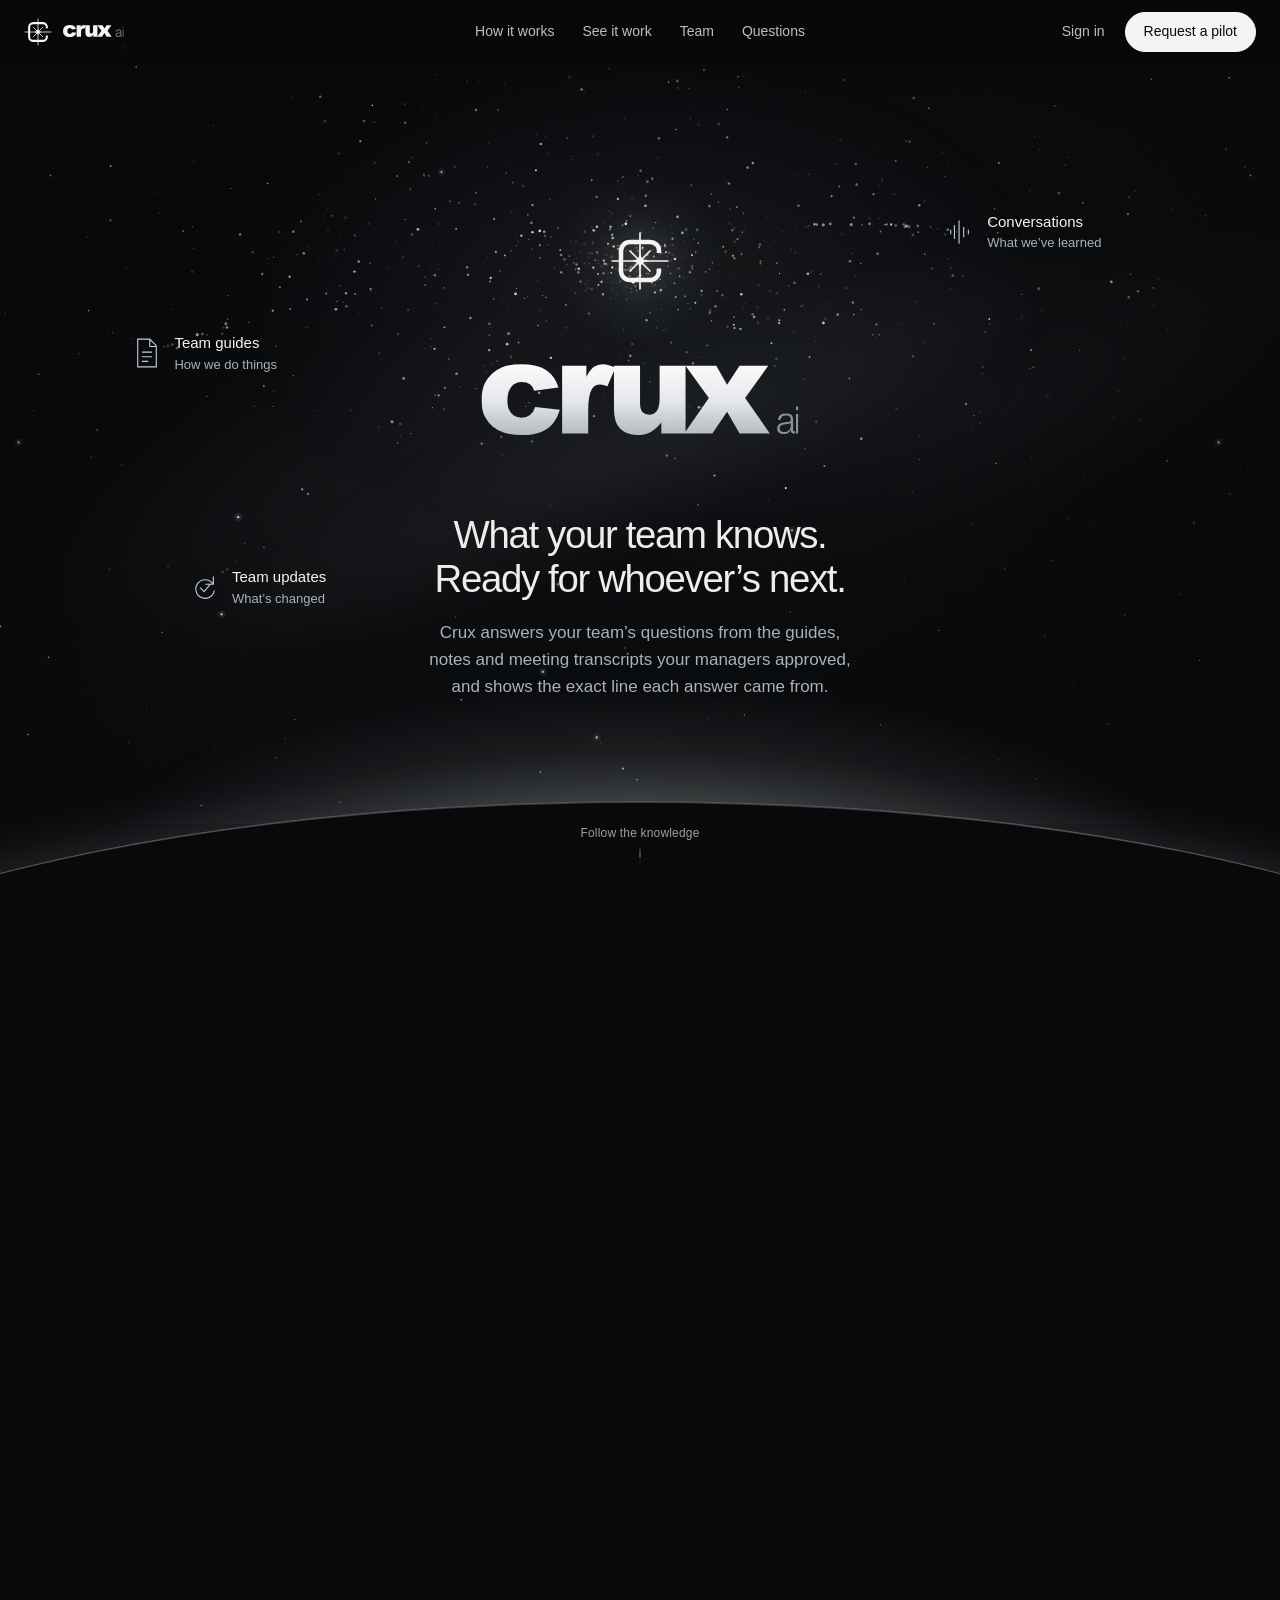
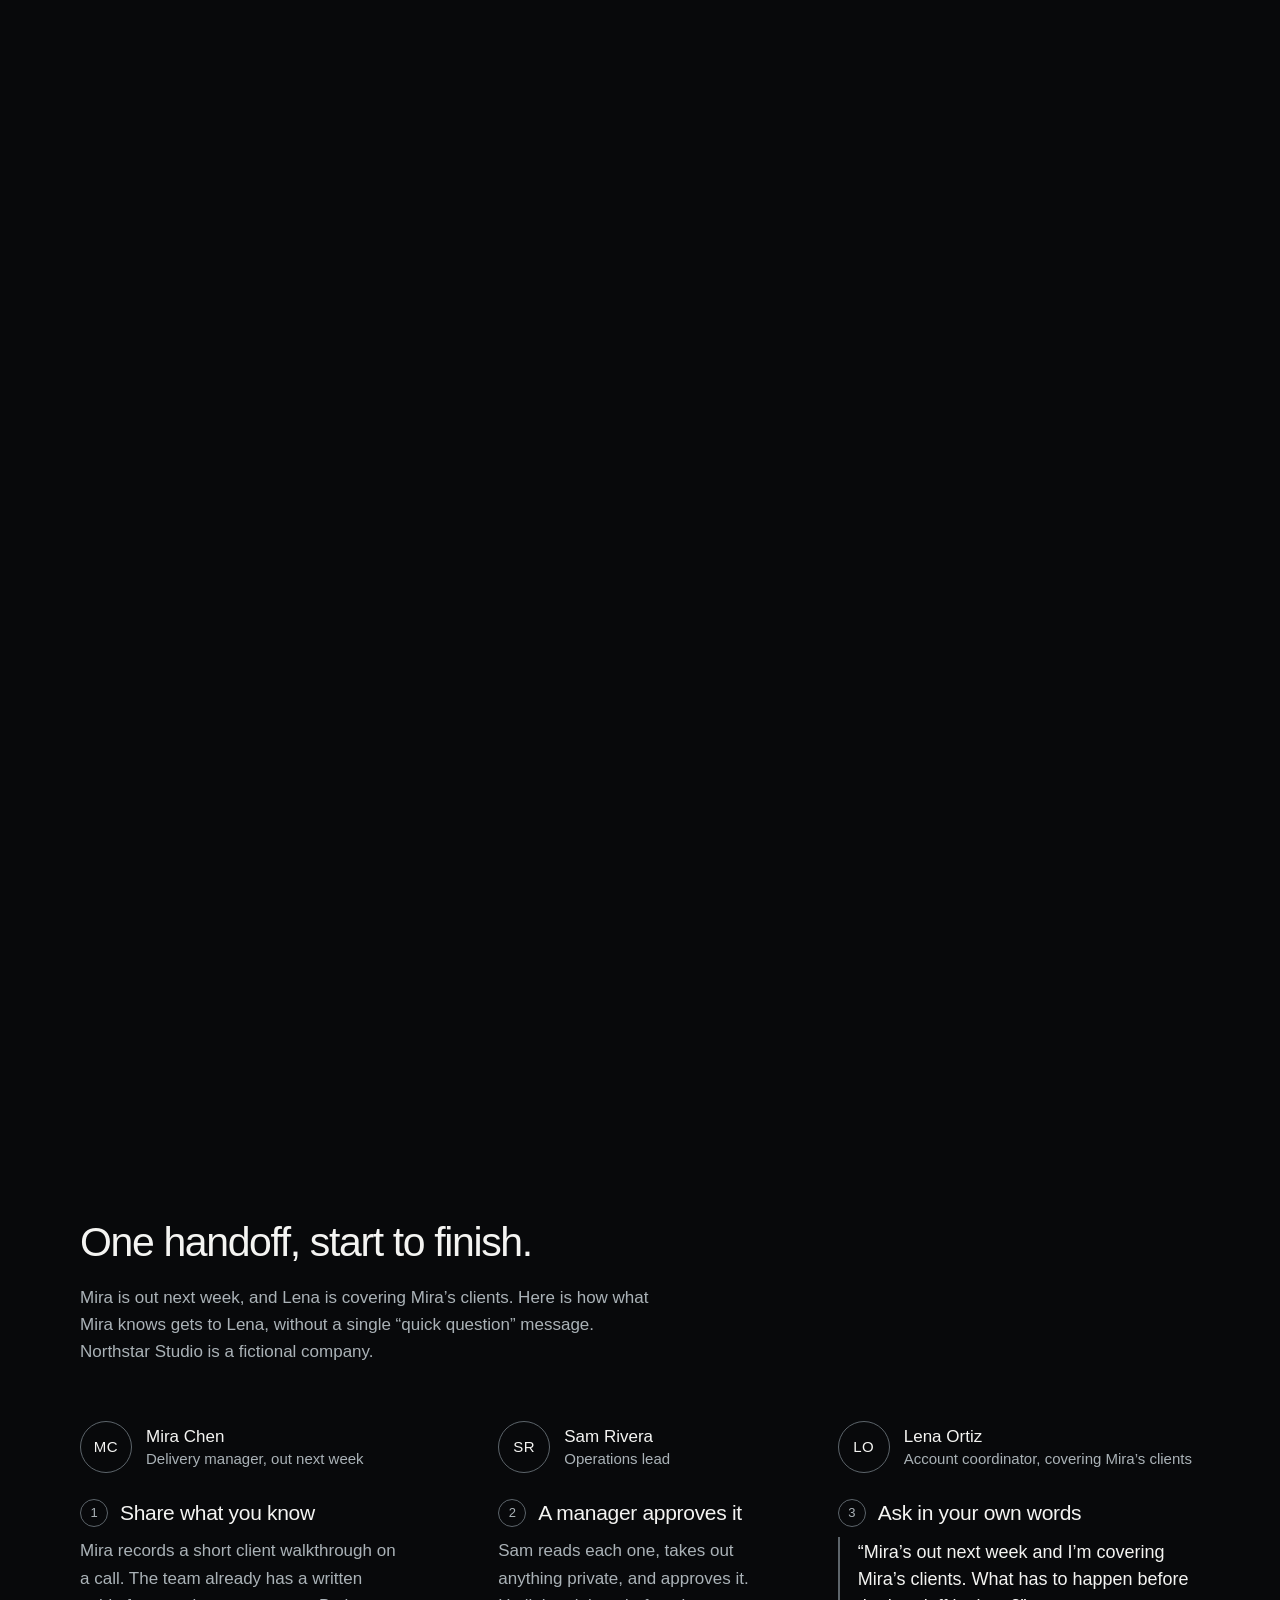
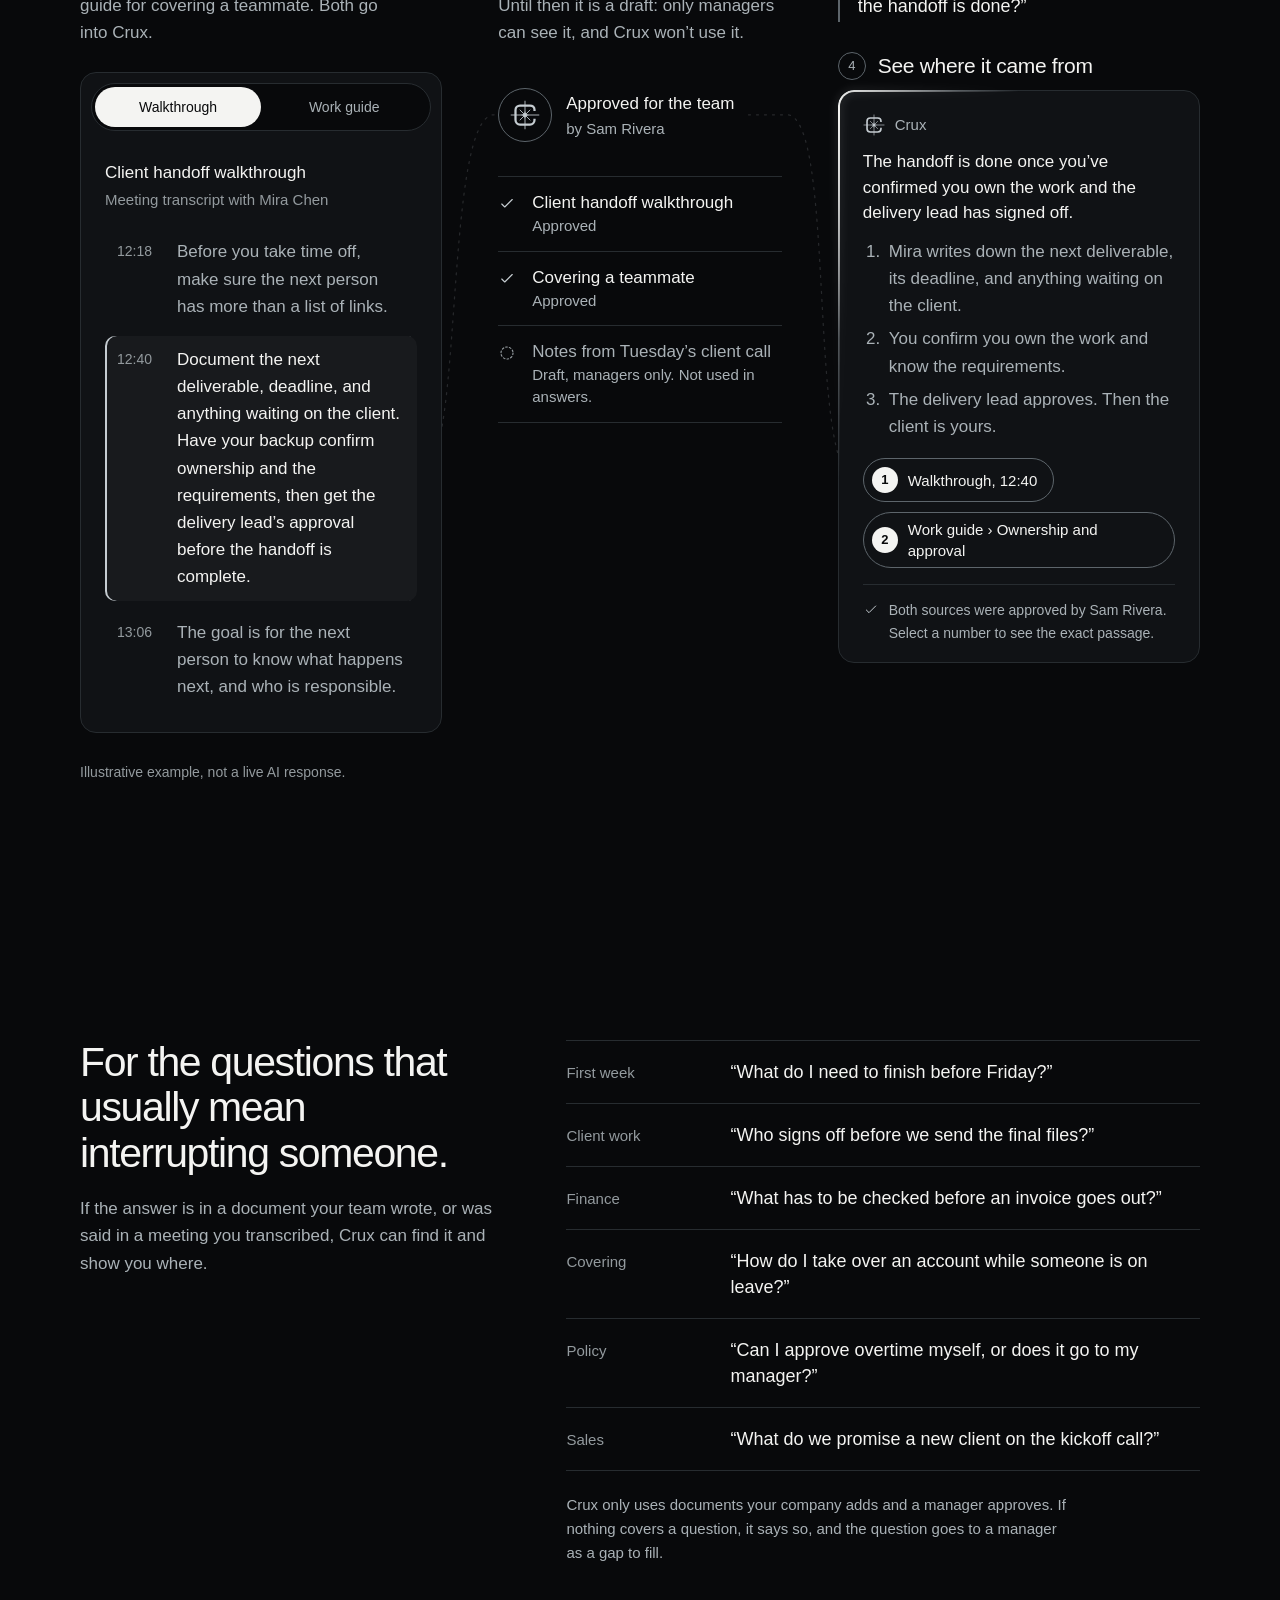
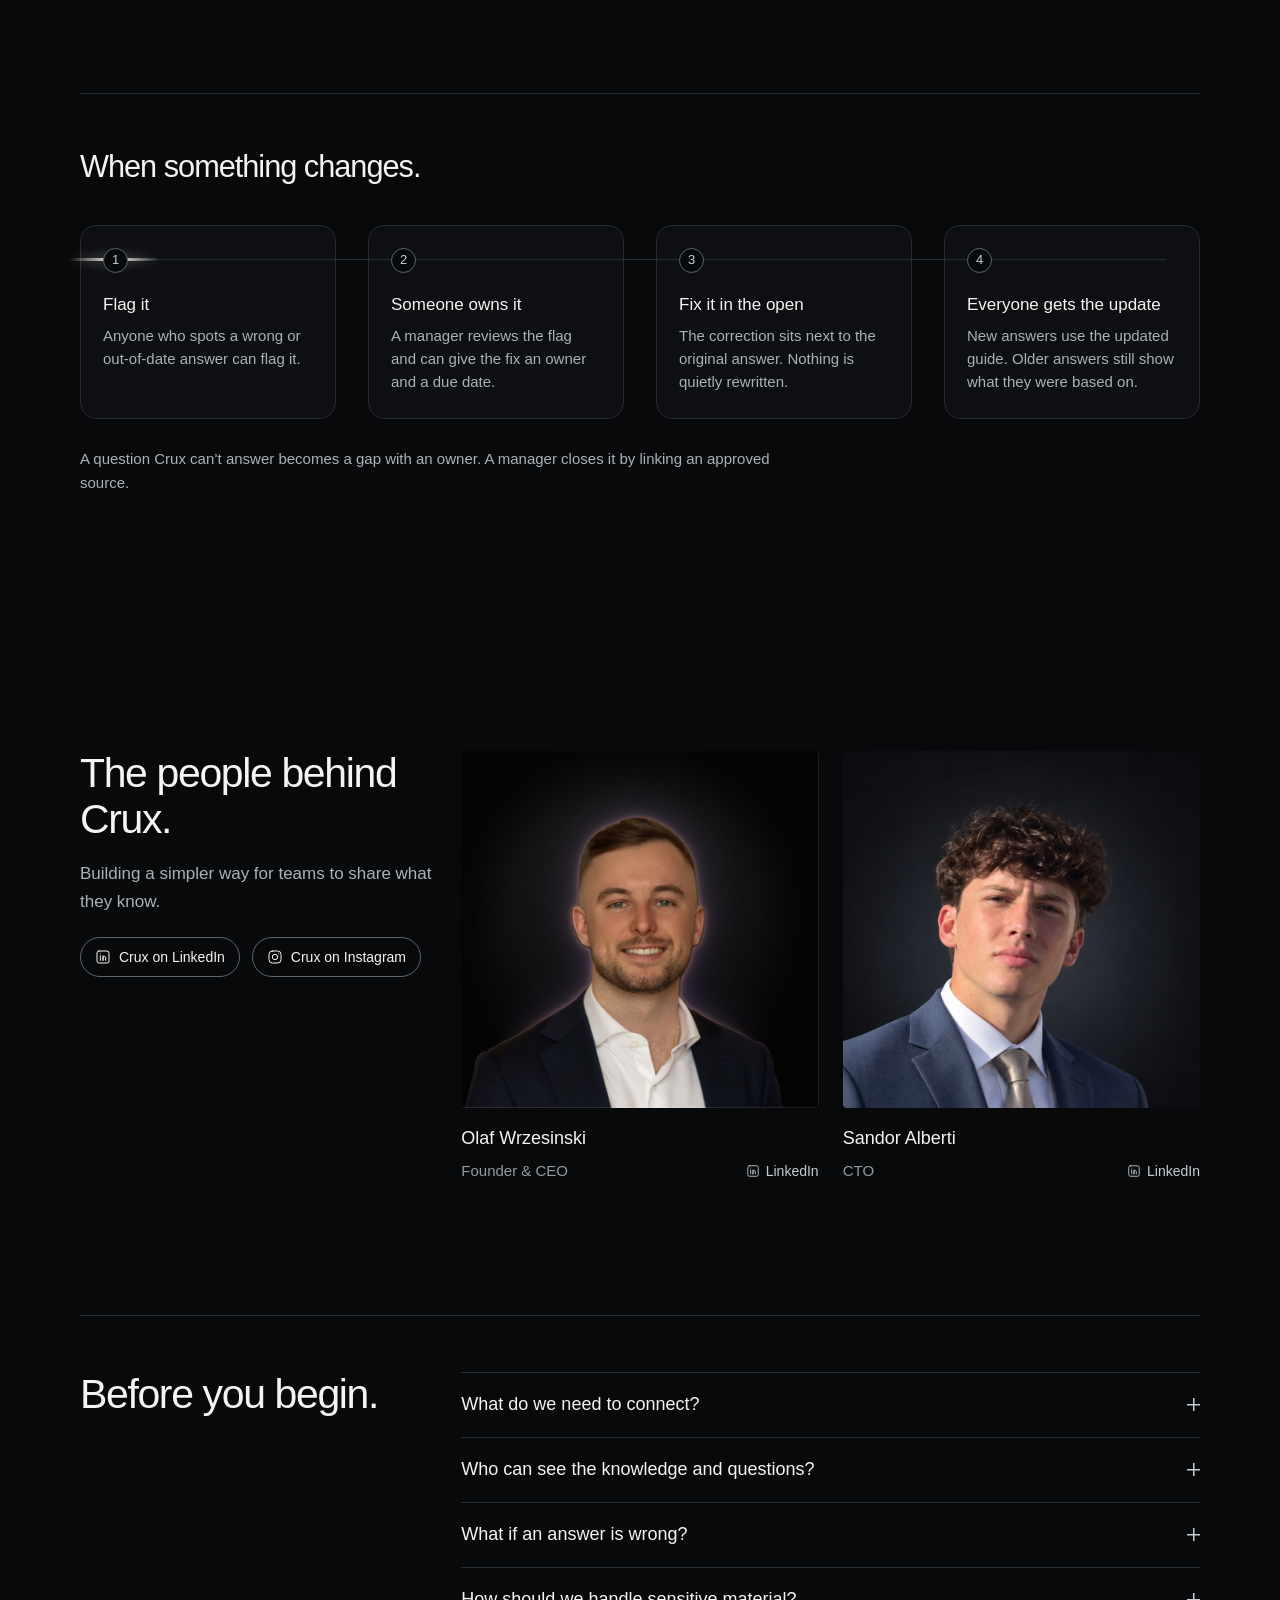
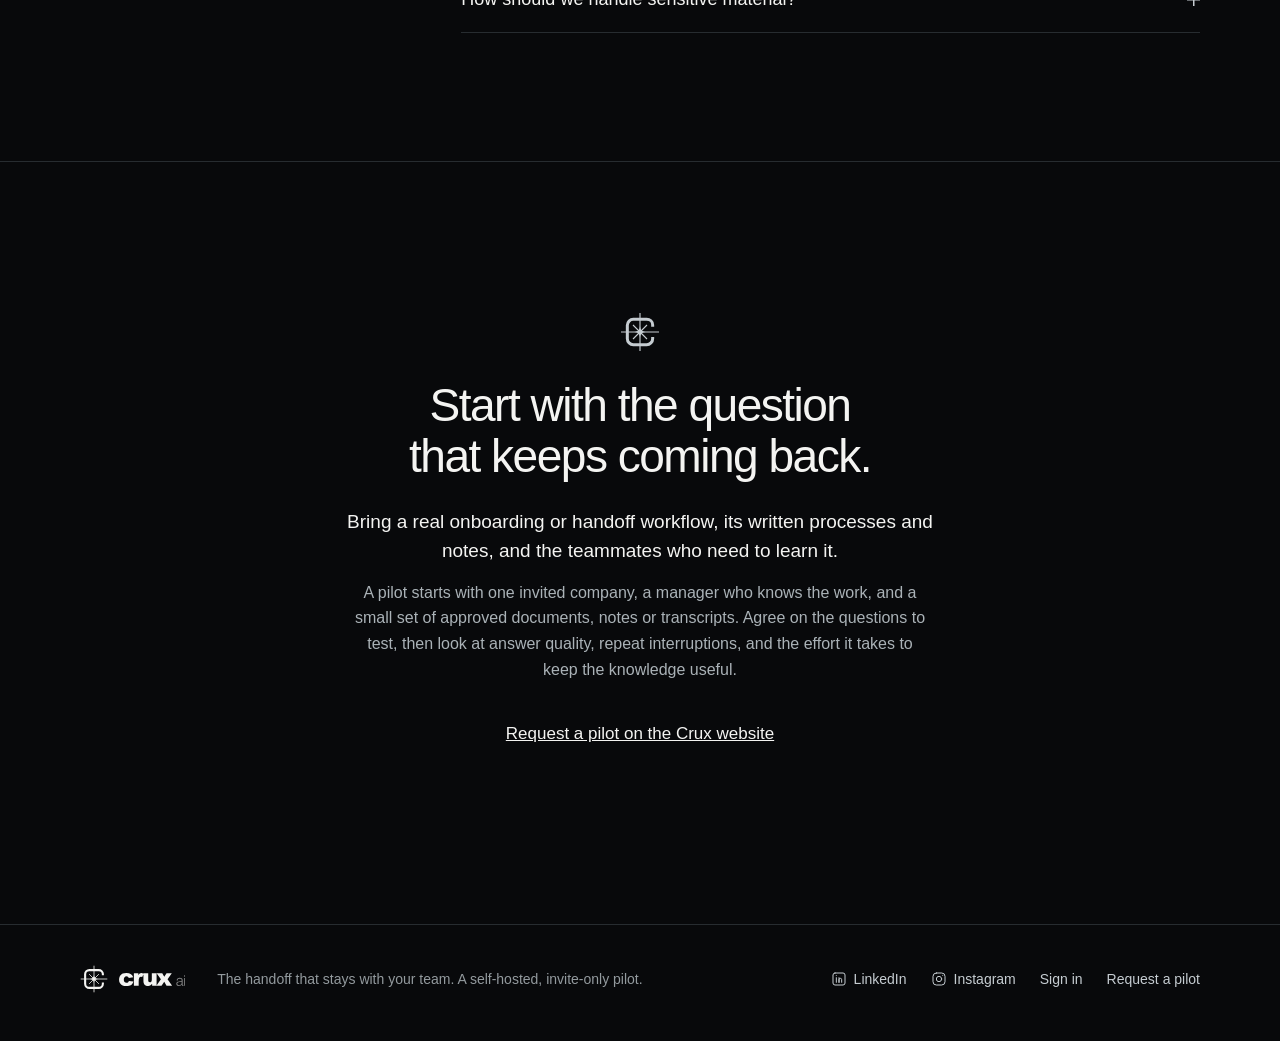
==== commit ab281aff: "Strengthen hero motion and fix showcase layout and controls" ====
--- a/previews/crux/index.html
+++ b/previews/crux/index.html
@@ -30,7 +30,7 @@
   <link rel="stylesheet" href="sections.css?v=refined-1">
   <link rel="stylesheet" href="team.css?v=refined-1">
   <link rel="stylesheet" href="pilot.css?v=refined-1">
-  
+
   <script type="module" src="atmosphere.js?v=refined-1"></script>
   <script type="module" src="landing.js?v=refined-1"></script>
 </head>
@@ -111,11 +111,7 @@
         <div class="horizon" aria-hidden="true"><i class="horizon-edge"></i></div>
 
         <a class="cue" href="#how-it-works"><span>Follow the knowledge</span><span class="cue-track" aria-hidden="true"><i></i></span></a>
-        <button class="motion" id="motion-toggle" type="button" data-state="on" title="Pause motion" hidden>
-          <svg class="icon i-pause" viewBox="0 0 16 16" aria-hidden="true"><path d="M5 3v10M11 3v10"/></svg>
-          <svg class="icon i-play" viewBox="0 0 16 16" aria-hidden="true"><path d="M5 3.5v9l7.5-4.5z"/></svg>
-          <span class="motion-label">Pause motion</span>
-        </button>
+
       </div>
 
       <section class="explain" id="how-it-works" aria-labelledby="explain-title" tabindex="-1">
@@ -284,6 +280,6 @@
 </footer>
 
 
-  
+
 </body>
 </html>
